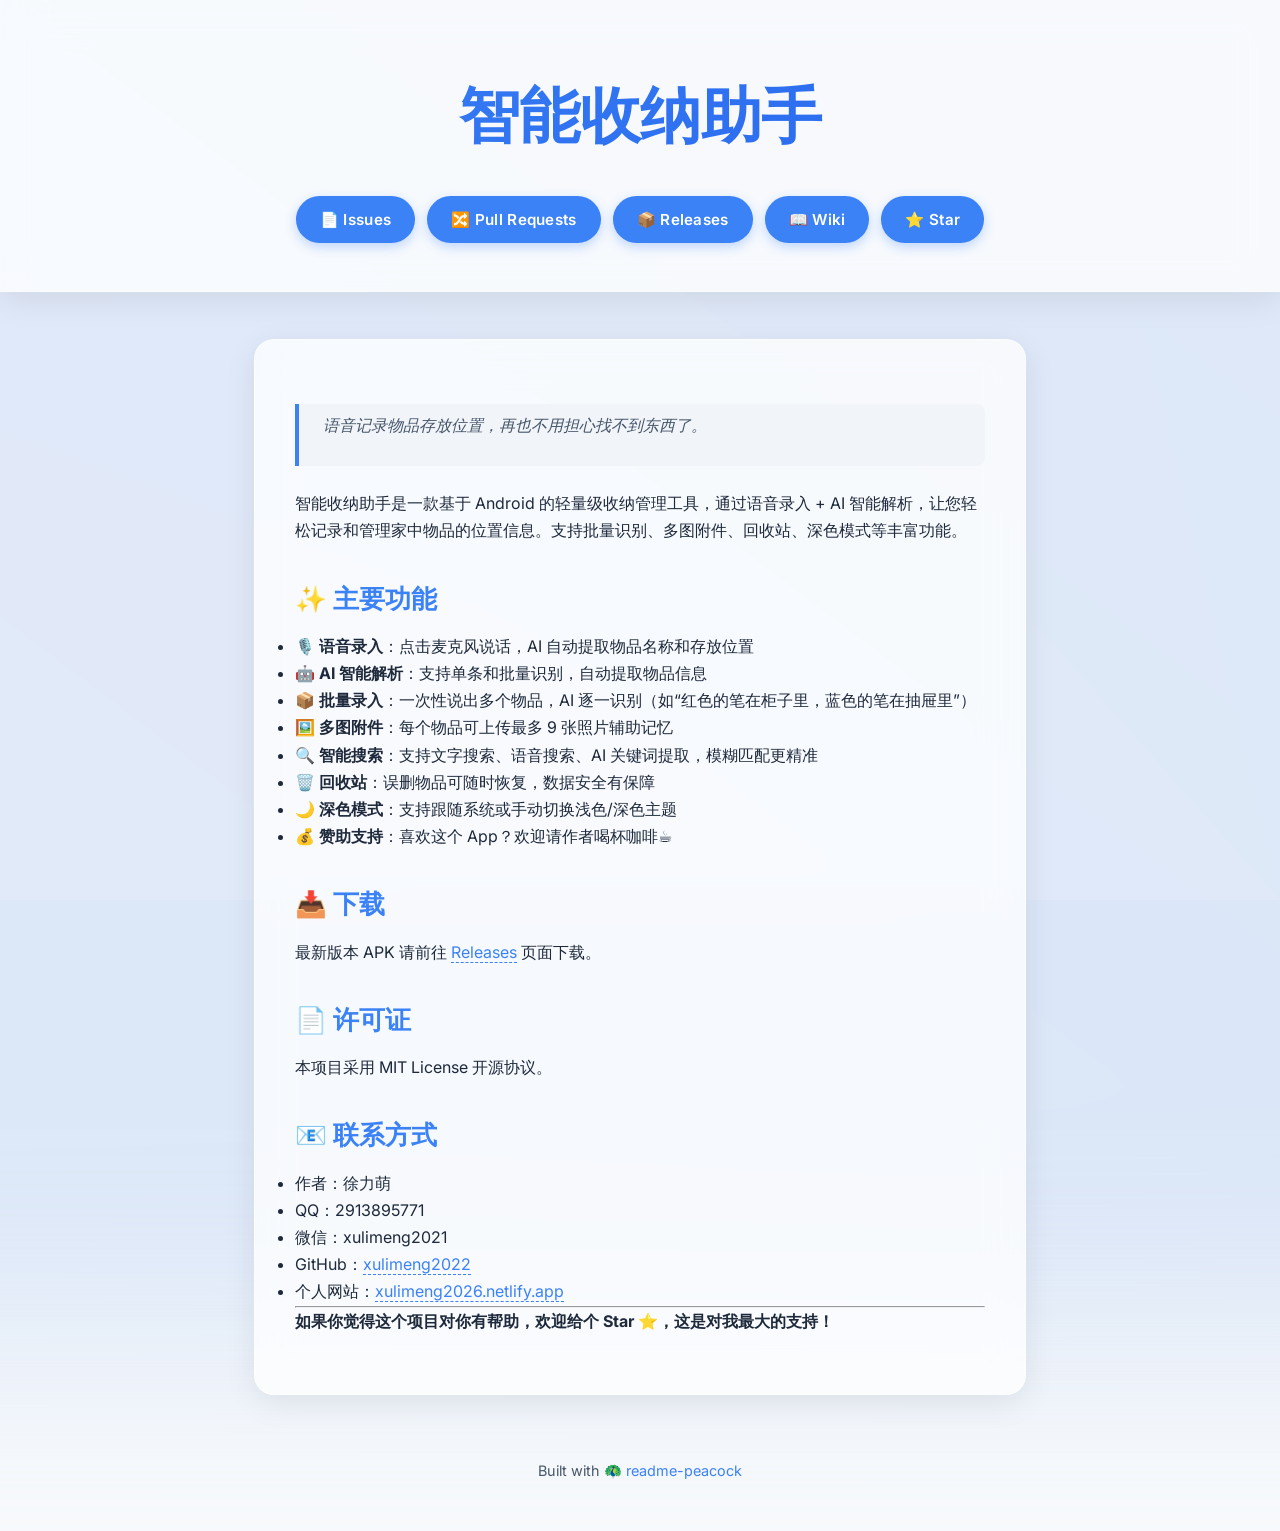
==== app/index.html @ b3807f48 "个人主页：徐力萌 · 湖南大学智能制造工程（含移动端底部Tab栏与我的APP入口）" ====
<!DOCTYPE html>
<html lang="en">
<head>
    <meta charset="UTF-8">
    <meta name="viewport" content="width=device-width, initial-scale=1.0">
    <title>智能收纳助手</title>
    <link rel="preconnect" href="https://fonts.googleapis.com">
    <link rel="preconnect" href="https://fonts.gstatic.com" crossorigin>
    <link href="https://fonts.googleapis.com/css2?family=Inter:wght@400;600;700;800&display=swap" rel="stylesheet">
    <style>
        :root {
            --bg: #f8fafc;
            --text: #1e293b;
            --text-secondary: #475569;
            --primary: #3b82f6;
            --primary-dark: #2563eb;
            --border: #e2e8f0;
            --code-bg: #f1f5f9;
            --card-bg: rgba(255, 255, 255, 0.75);
            --glass-border: rgba(255, 255, 255, 0.5);
            --shadow: 0 8px 32px rgba(0,0,0,0.08);
            --radius: 20px;
            --gradient-1: #fbc2eb;
            --gradient-2: #a6c1ee;
            --gradient-3: #c2e9fb;
        }

        @media (prefers-color-scheme: dark) {
            :root {
                --bg: #0f172a;
                --text: #e2e8f0;
                --text-secondary: #94a3b8;
                --primary: #818cf8;
                --primary-dark: #6366f1;
                --border: #334155;
                --code-bg: #1e293b;
                --card-bg: rgba(15, 23, 42, 0.75);
                --glass-border: rgba(255, 255, 255, 0.1);
                --shadow: 0 8px 32px rgba(0,0,0,0.6);
                --gradient-1: #4f46e5;
                --gradient-2: #7c3aed;
                --gradient-3: #a78bfa;
            }
        }
        </style>
    <style>
        * {
            margin: 0;
            padding: 0;
            box-sizing: border-box;
        }

        body {
            font-family: 'Inter', system-ui, -apple-system, sans-serif;
            line-height: 1.7;
            color: var(--text);
            min-height: 100vh;
            animation: fadeIn 0.8s ease-out;
            background: var(--bg);
            overflow-x: hidden;
            position: relative;
        }

        body::before {
            content: "";
            position: fixed;
            top: -50%;
            left: -50%;
            width: 200%;
            height: 200%;
            background: linear-gradient(217deg, var(--gradient-1), var(--gradient-2), var(--gradient-3));
            background-size: 600% 600%;
            animation: waveMove 20s ease infinite;
            z-index: -2;
            opacity: 0.35;
            filter: blur(100px);
        }

        body::after {
            content: "";
            position: fixed;
            top: 0;
            left: 0;
            width: 100%;
            height: 100%;
            background: conic-gradient(from 0deg, var(--gradient-2), var(--gradient-3), var(--gradient-1), var(--gradient-2));
            background-size: 200% 200%;
            animation: rotateHue 30s linear infinite;
            z-index: -1;
            opacity: 0.2;
            mix-blend-mode: overlay;
        }

        @keyframes waveMove {
            0% { background-position: 0% 50%; }
            50% { background-position: 100% 50%; }
            100% { background-position: 0% 50%; }
        }

        @keyframes rotateHue {
            0% { transform: rotate(0deg); }
            100% { transform: rotate(360deg); }
        }

        @keyframes fadeIn {
            from { opacity: 0; transform: translateY(20px); }
            to { opacity: 1; transform: translateY(0); }
        }

        .hero {
            background: var(--card-bg);
            backdrop-filter: blur(20px);
            -webkit-backdrop-filter: blur(20px);
            border-bottom: 1px solid var(--glass-border);
            padding: 4rem 1.5rem 3rem;
            text-align: center;
            margin-bottom: -1px;
            box-shadow: var(--shadow);
        }

        .hero h1 {
            font-size: 3.8rem;
            font-weight: 800;
            letter-spacing: -0.5px;
            background: linear-gradient(135deg, var(--primary), var(--primary-dark));
            -webkit-background-clip: text;
            -webkit-text-fill-color: transparent;
            background-clip: text;
            margin-bottom: 0.5rem;
        }

        .hero .badges {
            margin: 1.5rem 0 0.5rem;
        }

        .hero .badges img {
            margin: 0.25rem;
        }

        #github-stats {
            margin-top: 1.8rem;
            display: flex;
            justify-content: center;
            gap: 0.75rem;
            flex-wrap: wrap;
        }

        .gh-btn {
            background: var(--primary);
            color: white;
            padding: 0.65rem 1.5rem;
            border-radius: 2rem;
            font-weight: 600;
            text-decoration: none;
            transition: all 0.2s ease;
            box-shadow: 0 4px 12px rgba(59, 130, 246, 0.3);
            display: inline-block;
            font-size: 0.95rem;
            letter-spacing: 0.3px;
            font-family: 'Inter', sans-serif;
        }

        .gh-btn:hover {
            transform: translateY(-2px);
            box-shadow: 0 6px 20px rgba(59, 130, 246, 0.5);
            background: var(--primary-dark);
        }

        .container {
            max-width: 820px;
            margin: 0 auto;
            padding: 1rem 1.5rem 3rem;
            position: relative;
            z-index: 1;
        }

        main {
            background: var(--card-bg);
            backdrop-filter: blur(20px);
            -webkit-backdrop-filter: blur(20px);
            border: 1px solid var(--glass-border);
            border-radius: var(--radius);
            box-shadow: var(--shadow);
            padding: 2.5rem;
            margin-top: 2rem;
        }

        main h1, main h2, main h3 {
            margin-top: 2rem;
            margin-bottom: 0.8rem;
            font-weight: 700;
            color: var(--primary);
            font-family: 'Inter', sans-serif;
        }

        main h1 { font-size: 2rem; border-bottom: 2px solid var(--primary); padding-bottom: 0.4rem; }
        main h2 { font-size: 1.6rem; }
        main h3 { font-size: 1.3rem; }

        main p {
            margin-bottom: 1.2rem;
            font-family: 'Inter', sans-serif;
        }

        main a {
            color: var(--primary);
            text-decoration: none;
            border-bottom: 1px dashed var(--primary);
            transition: 0.2s;
            font-family: 'Inter', sans-serif;
        }

        main a:hover {
            border-bottom-style: solid;
            color: var(--primary-dark);
        }

        pre {
            background: var(--code-bg);
            border: 1px solid var(--border);
            border-radius: var(--radius);
            padding: 1.2rem;
            overflow-x: auto;
            margin: 1.5rem 0;
            font-size: 0.95rem;
        }

        code {
            font-family: 'Cascadia Code', 'Fira Code', monospace;
            background: var(--code-bg);
            padding: 0.2em 0.4em;
            border-radius: 6px;
            font-size: 0.9em;
        }

        pre code {
            background: transparent;
            padding: 0;
        }

        blockquote {
            border-left: 4px solid var(--primary);
            padding: 0.5rem 1.5rem;
            margin: 1.5rem 0;
            color: var(--text-secondary);
            font-style: italic;
            background: var(--code-bg);
            border-radius: 0 8px 8px 0;
        }

        img {
            max-width: 100%;
            border-radius: var(--radius);
            margin: 1.5rem 0;
            box-shadow: var(--shadow);
        }

        footer {
            text-align: center;
            margin-top: 4rem;
            color: var(--text-secondary);
            font-size: 0.9rem;
            font-family: 'Inter', sans-serif;
        }

        footer a {
            color: var(--primary);
            text-decoration: none;
        }

        @media (max-width: 600px) {
            .hero h1 { font-size: 2.5rem; }
            main { padding: 1.5rem; }
        }
    </style>
</head>
<body>
    <header class="hero">
        <h1>智能收纳助手</h1>
        
        <div id="github-stats">
            <a class="gh-btn" href="https://github.com/xulimeng2022/SmartStorageAssistant/issues" target="_blank">📄 Issues</a>
<a class="gh-btn" href="https://github.com/xulimeng2022/SmartStorageAssistant/pulls" target="_blank">🔀 Pull Requests</a>
<a class="gh-btn" href="https://github.com/xulimeng2022/SmartStorageAssistant/releases" target="_blank">📦 Releases</a>
<a class="gh-btn" href="https://github.com/xulimeng2022/SmartStorageAssistant/wiki" target="_blank">📖 Wiki</a>
<a class="gh-btn" href="https://github.com/xulimeng2022/SmartStorageAssistant" target="_blank">⭐ Star</a>
        </div>
    </header>
    <div class="container">
        <main>
            <blockquote>
<p>语音记录物品存放位置，再也不用担心找不到东西了。</p>
</blockquote>
<p>智能收纳助手是一款基于 Android 的轻量级收纳管理工具，通过语音录入 + AI 智能解析，让您轻松记录和管理家中物品的位置信息。支持批量识别、多图附件、回收站、深色模式等丰富功能。</p>
<h2>✨ 主要功能</h2>
<ul>
<li>🎙️ <strong>语音录入</strong>：点击麦克风说话，AI 自动提取物品名称和存放位置</li>
<li>🤖 <strong>AI 智能解析</strong>：支持单条和批量识别，自动提取物品信息</li>
<li>📦 <strong>批量录入</strong>：一次性说出多个物品，AI 逐一识别（如“红色的笔在柜子里，蓝色的笔在抽屉里”）</li>
<li>🖼️ <strong>多图附件</strong>：每个物品可上传最多 9 张照片辅助记忆</li>
<li>🔍 <strong>智能搜索</strong>：支持文字搜索、语音搜索、AI 关键词提取，模糊匹配更精准</li>
<li>🗑️ <strong>回收站</strong>：误删物品可随时恢复，数据安全有保障</li>
<li>🌙 <strong>深色模式</strong>：支持跟随系统或手动切换浅色/深色主题</li>
<li>💰 <strong>赞助支持</strong>：喜欢这个 App？欢迎请作者喝杯咖啡☕</li>
</ul>
<h2>📥 下载</h2>
<p>最新版本 APK 请前往 <a href="https://github.com/xulimeng2022/SmartStorageAssistant/releases">Releases</a> 页面下载。</p>
<h2>📄 许可证</h2>
<p>本项目采用 MIT License 开源协议。</p>
<h2>📧 联系方式</h2>
<ul>
<li>作者：徐力萌</li>
<li>QQ：2913895771</li>
<li>微信：xulimeng2021</li>
<li>GitHub：<a href="https://github.com/xulimeng2022">xulimeng2022</a></li>
<li>个人网站：<a href="https://xulimeng2026.netlify.app">xulimeng2026.netlify.app</a></li>
</ul>
<hr />
<p><strong>如果你觉得这个项目对你有帮助，欢迎给个 Star ⭐，这是对我最大的支持！</strong></p>
        </main>
        <footer>
            <p>Built with 🦚 <a href="https://github.com/ZvanTors/readme-peacock" target="_blank">readme-peacock</a></p>
        </footer>
    </div>
</body>
</html>
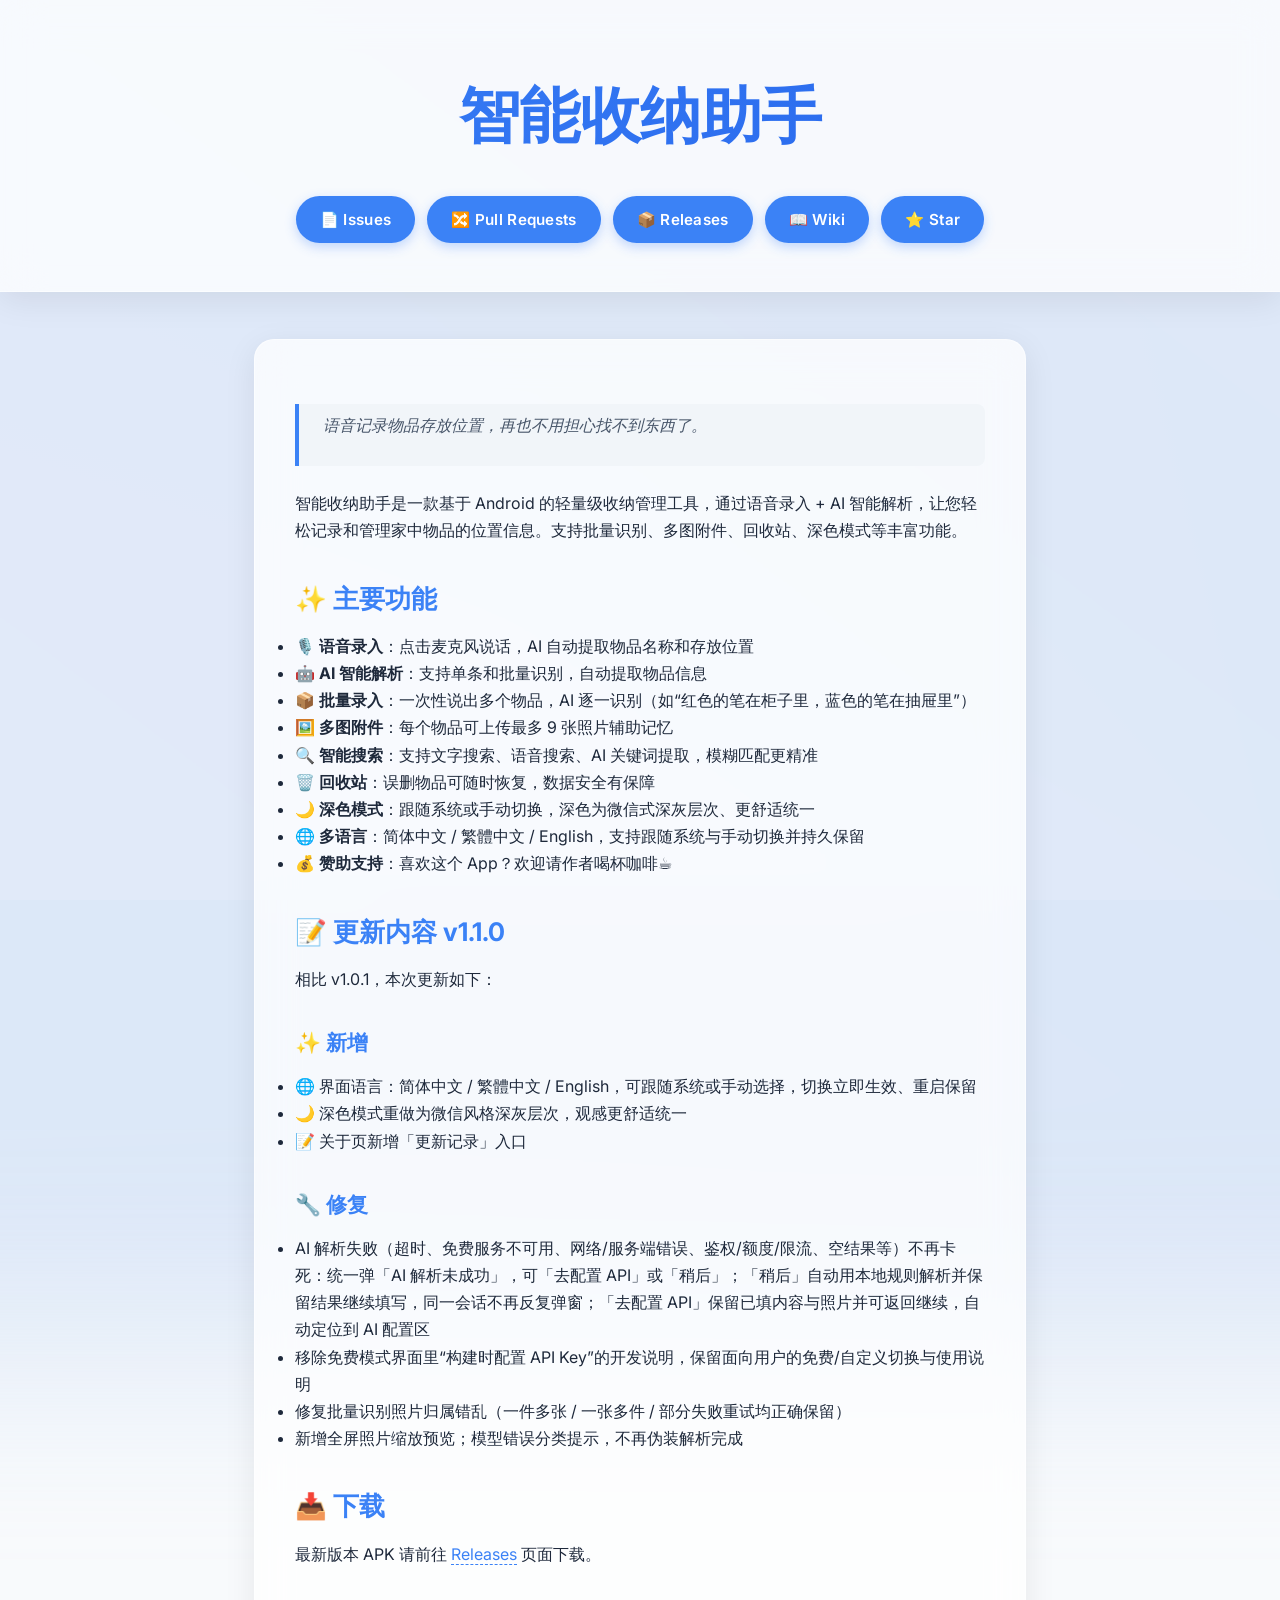
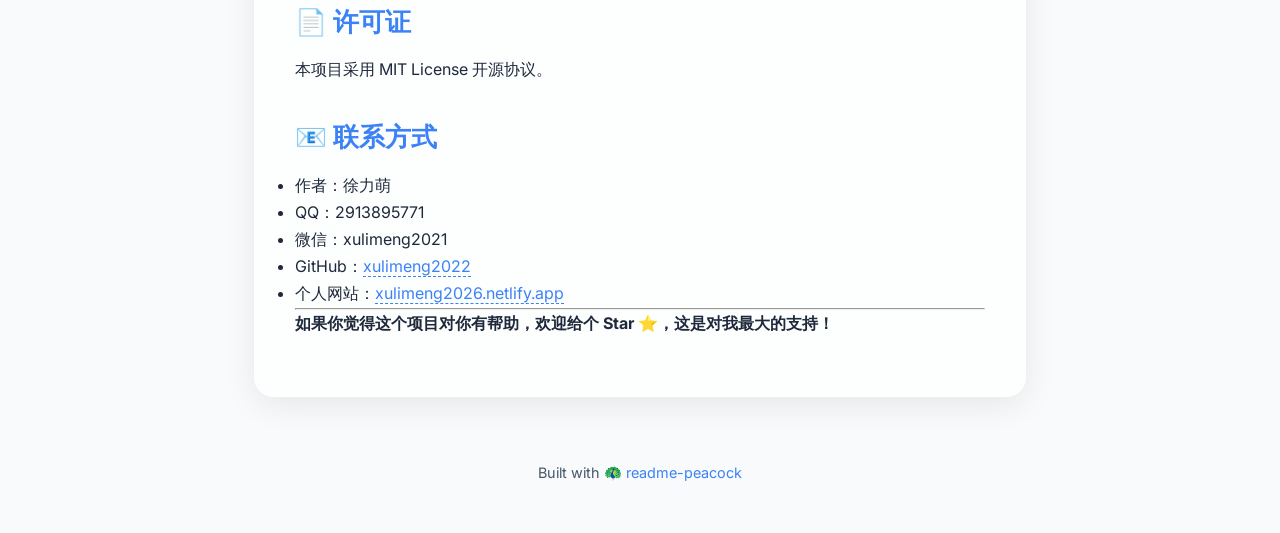
==== commit f836b000: "智能收纳助手 v1.1.0：介绍页补三语言/微信式深色/解析失败引导与更新内容（相比 v1.0.1）" ====
--- a/app/index.html
+++ b/app/index.html
@@ -300,9 +300,26 @@
 <li>🖼️ <strong>多图附件</strong>：每个物品可上传最多 9 张照片辅助记忆</li>
 <li>🔍 <strong>智能搜索</strong>：支持文字搜索、语音搜索、AI 关键词提取，模糊匹配更精准</li>
 <li>🗑️ <strong>回收站</strong>：误删物品可随时恢复，数据安全有保障</li>
-<li>🌙 <strong>深色模式</strong>：支持跟随系统或手动切换浅色/深色主题</li>
+<li>🌙 <strong>深色模式</strong>：跟随系统或手动切换，深色为微信式深灰层次、更舒适统一</li>
+<li>🌐 <strong>多语言</strong>：简体中文 / 繁體中文 / English，支持跟随系统与手动切换并持久保留</li>
 <li>💰 <strong>赞助支持</strong>：喜欢这个 App？欢迎请作者喝杯咖啡☕</li>
 </ul>
+<h2>📝 更新内容 v1.1.0</h2>
+<p>相比 v1.0.1，本次更新如下：</p>
+<h3>✨ 新增</h3>
+<ul>
+<li>🌐 界面语言：简体中文 / 繁體中文 / English，可跟随系统或手动选择，切换立即生效、重启保留</li>
+<li>🌙 深色模式重做为微信风格深灰层次，观感更舒适统一</li>
+<li>📝 关于页新增「更新记录」入口</li>
+</ul>
+<h3>🔧 修复</h3>
+<ul>
+<li>AI 解析失败（超时、免费服务不可用、网络/服务端错误、鉴权/额度/限流、空结果等）不再卡死：统一弹「AI 解析未成功」，可「去配置 API」或「稍后」；「稍后」自动用本地规则解析并保留结果继续填写，同一会话不再反复弹窗；「去配置 API」保留已填内容与照片并可返回继续，自动定位到 AI 配置区</li>
+<li>移除免费模式界面里“构建时配置 API Key”的开发说明，保留面向用户的免费/自定义切换与使用说明</li>
+<li>修复批量识别照片归属错乱（一件多张 / 一张多件 / 部分失败重试均正确保留）</li>
+<li>新增全屏照片缩放预览；模型错误分类提示，不再伪装解析完成</li>
+</ul>
+
 <h2>📥 下载</h2>
 <p>最新版本 APK 请前往 <a href="https://github.com/xulimeng2022/SmartStorageAssistant/releases">Releases</a> 页面下载。</p>
 <h2>📄 许可证</h2>
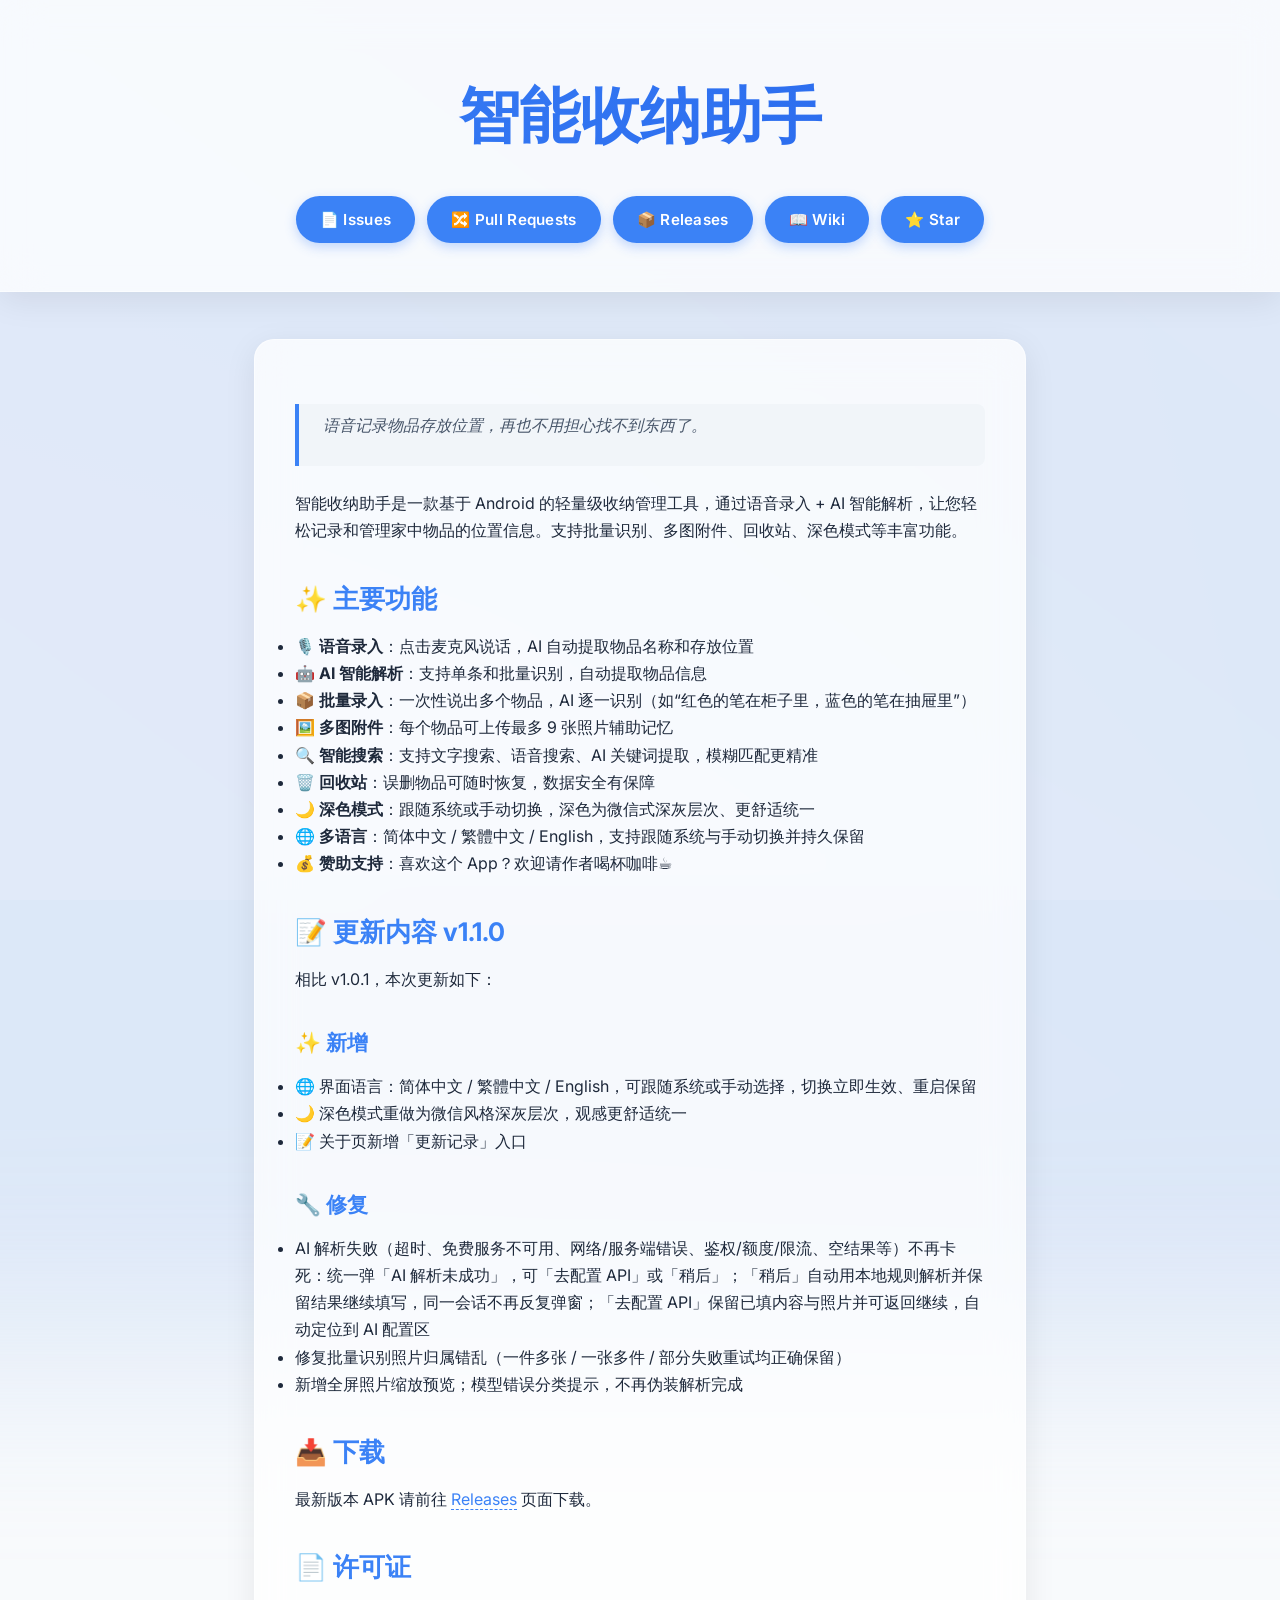
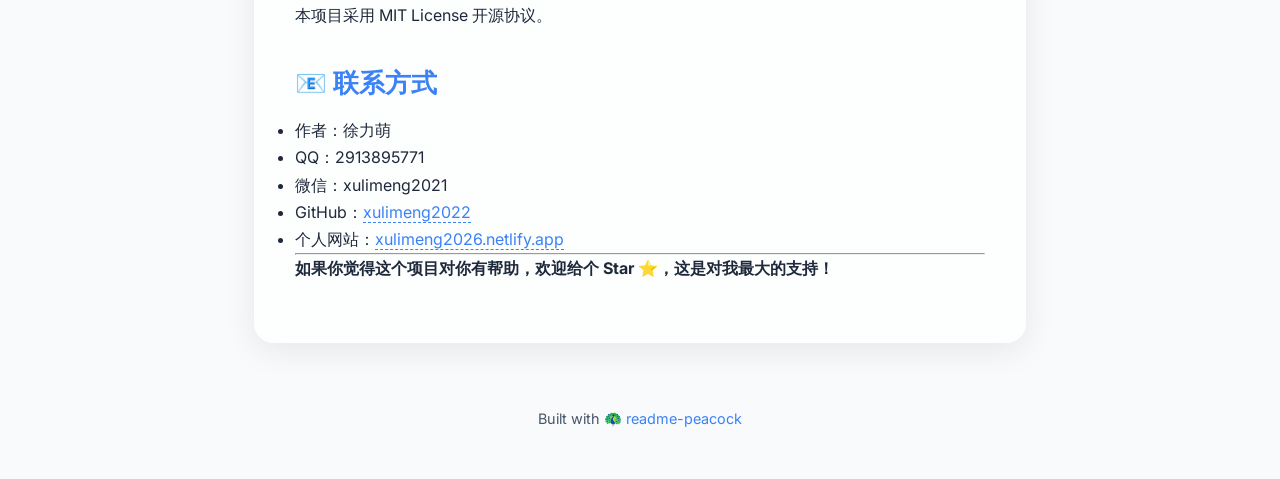
==== commit 5cd4c6aa: "智能收纳助手 v1.1.0：更新内容移除清理开发说明条目（发布文案调整）" ====
--- a/app/index.html
+++ b/app/index.html
@@ -315,7 +315,6 @@
 <h3>🔧 修复</h3>
 <ul>
 <li>AI 解析失败（超时、免费服务不可用、网络/服务端错误、鉴权/额度/限流、空结果等）不再卡死：统一弹「AI 解析未成功」，可「去配置 API」或「稍后」；「稍后」自动用本地规则解析并保留结果继续填写，同一会话不再反复弹窗；「去配置 API」保留已填内容与照片并可返回继续，自动定位到 AI 配置区</li>
-<li>移除免费模式界面里“构建时配置 API Key”的开发说明，保留面向用户的免费/自定义切换与使用说明</li>
 <li>修复批量识别照片归属错乱（一件多张 / 一张多件 / 部分失败重试均正确保留）</li>
 <li>新增全屏照片缩放预览；模型错误分类提示，不再伪装解析完成</li>
 </ul>
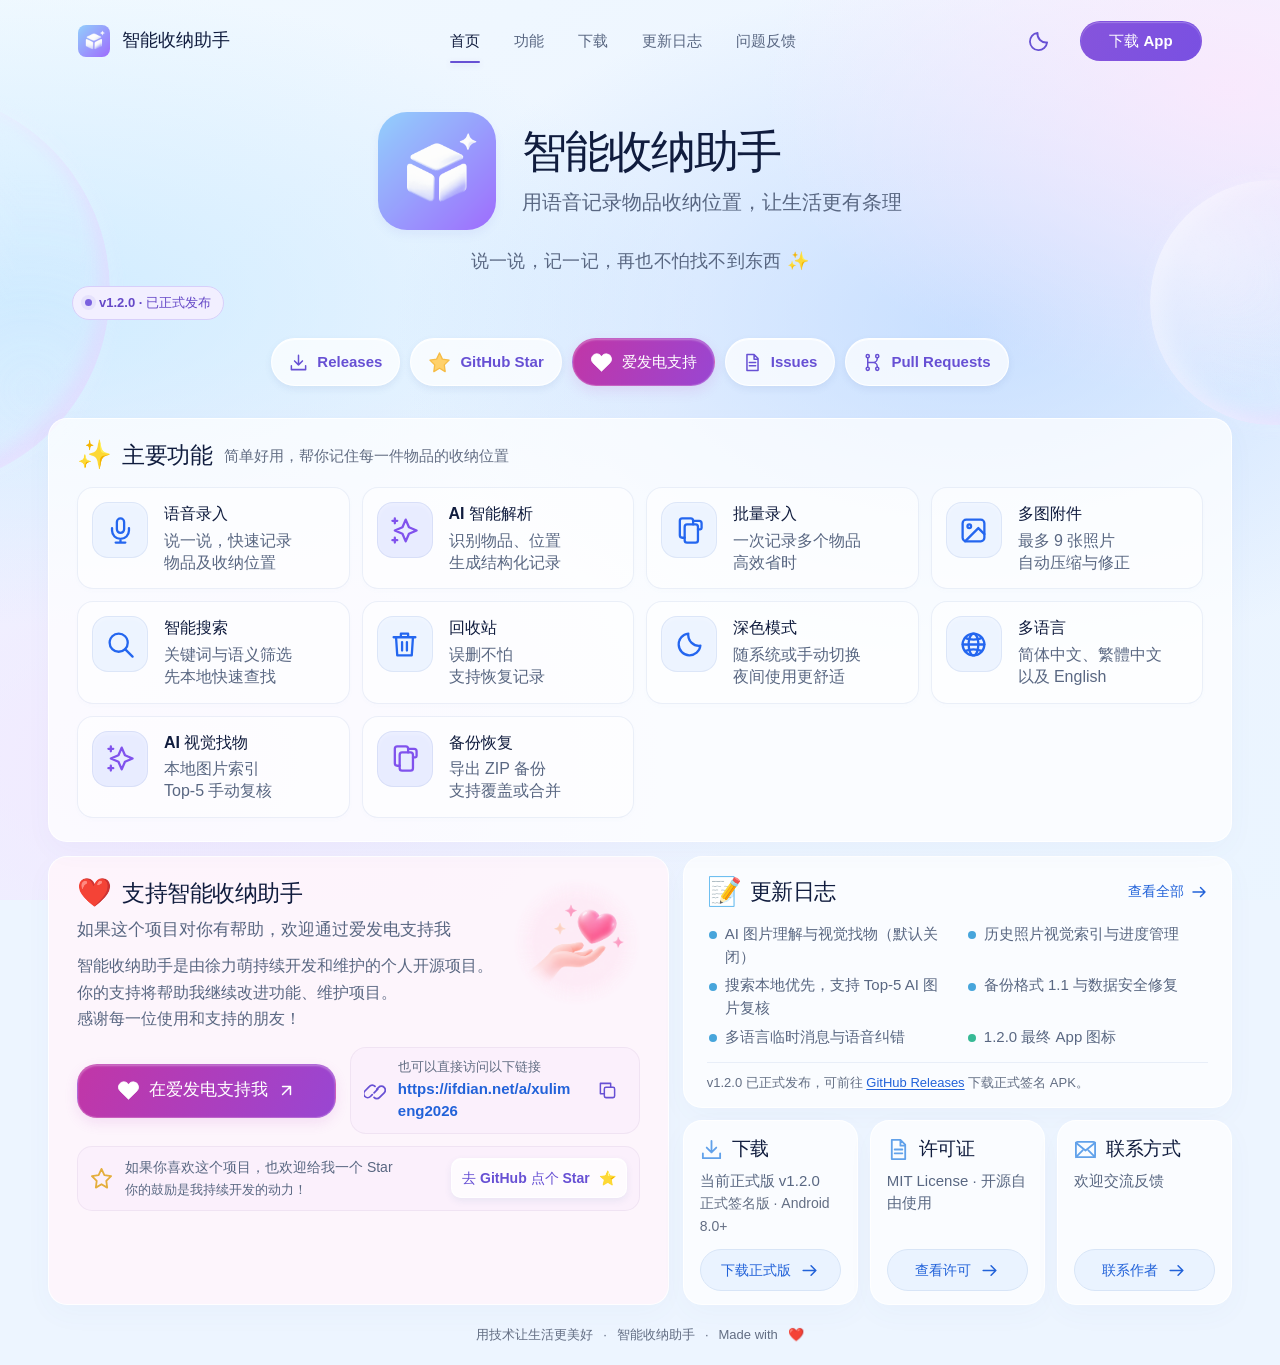
==== commit 2a6adca3: "site: 更新智能收纳助手 v1.2.0 正式发布信息" ====
--- a/app/index.html
+++ b/app/index.html
@@ -1,342 +1,169 @@
-<!DOCTYPE html>
-<html lang="en">
+<!doctype html>
+<html lang="zh-CN">
 <head>
-    <meta charset="UTF-8">
-    <meta name="viewport" content="width=device-width, initial-scale=1.0">
-    <title>智能收纳助手</title>
-    <link rel="preconnect" href="https://fonts.googleapis.com">
-    <link rel="preconnect" href="https://fonts.gstatic.com" crossorigin>
-    <link href="https://fonts.googleapis.com/css2?family=Inter:wght@400;600;700;800&display=swap" rel="stylesheet">
-    <style>
-        :root {
-            --bg: #f8fafc;
-            --text: #1e293b;
-            --text-secondary: #475569;
-            --primary: #3b82f6;
-            --primary-dark: #2563eb;
-            --border: #e2e8f0;
-            --code-bg: #f1f5f9;
-            --card-bg: rgba(255, 255, 255, 0.75);
-            --glass-border: rgba(255, 255, 255, 0.5);
-            --shadow: 0 8px 32px rgba(0,0,0,0.08);
-            --radius: 20px;
-            --gradient-1: #fbc2eb;
-            --gradient-2: #a6c1ee;
-            --gradient-3: #c2e9fb;
-        }
-
-        @media (prefers-color-scheme: dark) {
-            :root {
-                --bg: #0f172a;
-                --text: #e2e8f0;
-                --text-secondary: #94a3b8;
-                --primary: #818cf8;
-                --primary-dark: #6366f1;
-                --border: #334155;
-                --code-bg: #1e293b;
-                --card-bg: rgba(15, 23, 42, 0.75);
-                --glass-border: rgba(255, 255, 255, 0.1);
-                --shadow: 0 8px 32px rgba(0,0,0,0.6);
-                --gradient-1: #4f46e5;
-                --gradient-2: #7c3aed;
-                --gradient-3: #a78bfa;
-            }
-        }
-        </style>
-    <style>
-        * {
-            margin: 0;
-            padding: 0;
-            box-sizing: border-box;
-        }
-
-        body {
-            font-family: 'Inter', system-ui, -apple-system, sans-serif;
-            line-height: 1.7;
-            color: var(--text);
-            min-height: 100vh;
-            animation: fadeIn 0.8s ease-out;
-            background: var(--bg);
-            overflow-x: hidden;
-            position: relative;
-        }
-
-        body::before {
-            content: "";
-            position: fixed;
-            top: -50%;
-            left: -50%;
-            width: 200%;
-            height: 200%;
-            background: linear-gradient(217deg, var(--gradient-1), var(--gradient-2), var(--gradient-3));
-            background-size: 600% 600%;
-            animation: waveMove 20s ease infinite;
-            z-index: -2;
-            opacity: 0.35;
-            filter: blur(100px);
-        }
-
-        body::after {
-            content: "";
-            position: fixed;
-            top: 0;
-            left: 0;
-            width: 100%;
-            height: 100%;
-            background: conic-gradient(from 0deg, var(--gradient-2), var(--gradient-3), var(--gradient-1), var(--gradient-2));
-            background-size: 200% 200%;
-            animation: rotateHue 30s linear infinite;
-            z-index: -1;
-            opacity: 0.2;
-            mix-blend-mode: overlay;
-        }
-
-        @keyframes waveMove {
-            0% { background-position: 0% 50%; }
-            50% { background-position: 100% 50%; }
-            100% { background-position: 0% 50%; }
-        }
-
-        @keyframes rotateHue {
-            0% { transform: rotate(0deg); }
-            100% { transform: rotate(360deg); }
-        }
-
-        @keyframes fadeIn {
-            from { opacity: 0; transform: translateY(20px); }
-            to { opacity: 1; transform: translateY(0); }
-        }
-
-        .hero {
-            background: var(--card-bg);
-            backdrop-filter: blur(20px);
-            -webkit-backdrop-filter: blur(20px);
-            border-bottom: 1px solid var(--glass-border);
-            padding: 4rem 1.5rem 3rem;
-            text-align: center;
-            margin-bottom: -1px;
-            box-shadow: var(--shadow);
-        }
-
-        .hero h1 {
-            font-size: 3.8rem;
-            font-weight: 800;
-            letter-spacing: -0.5px;
-            background: linear-gradient(135deg, var(--primary), var(--primary-dark));
-            -webkit-background-clip: text;
-            -webkit-text-fill-color: transparent;
-            background-clip: text;
-            margin-bottom: 0.5rem;
-        }
-
-        .hero .badges {
-            margin: 1.5rem 0 0.5rem;
-        }
-
-        .hero .badges img {
-            margin: 0.25rem;
-        }
-
-        #github-stats {
-            margin-top: 1.8rem;
-            display: flex;
-            justify-content: center;
-            gap: 0.75rem;
-            flex-wrap: wrap;
-        }
-
-        .gh-btn {
-            background: var(--primary);
-            color: white;
-            padding: 0.65rem 1.5rem;
-            border-radius: 2rem;
-            font-weight: 600;
-            text-decoration: none;
-            transition: all 0.2s ease;
-            box-shadow: 0 4px 12px rgba(59, 130, 246, 0.3);
-            display: inline-block;
-            font-size: 0.95rem;
-            letter-spacing: 0.3px;
-            font-family: 'Inter', sans-serif;
-        }
-
-        .gh-btn:hover {
-            transform: translateY(-2px);
-            box-shadow: 0 6px 20px rgba(59, 130, 246, 0.5);
-            background: var(--primary-dark);
-        }
-
-        .container {
-            max-width: 820px;
-            margin: 0 auto;
-            padding: 1rem 1.5rem 3rem;
-            position: relative;
-            z-index: 1;
-        }
-
-        main {
-            background: var(--card-bg);
-            backdrop-filter: blur(20px);
-            -webkit-backdrop-filter: blur(20px);
-            border: 1px solid var(--glass-border);
-            border-radius: var(--radius);
-            box-shadow: var(--shadow);
-            padding: 2.5rem;
-            margin-top: 2rem;
-        }
-
-        main h1, main h2, main h3 {
-            margin-top: 2rem;
-            margin-bottom: 0.8rem;
-            font-weight: 700;
-            color: var(--primary);
-            font-family: 'Inter', sans-serif;
-        }
-
-        main h1 { font-size: 2rem; border-bottom: 2px solid var(--primary); padding-bottom: 0.4rem; }
-        main h2 { font-size: 1.6rem; }
-        main h3 { font-size: 1.3rem; }
-
-        main p {
-            margin-bottom: 1.2rem;
-            font-family: 'Inter', sans-serif;
-        }
-
-        main a {
-            color: var(--primary);
-            text-decoration: none;
-            border-bottom: 1px dashed var(--primary);
-            transition: 0.2s;
-            font-family: 'Inter', sans-serif;
-        }
-
-        main a:hover {
-            border-bottom-style: solid;
-            color: var(--primary-dark);
-        }
-
-        pre {
-            background: var(--code-bg);
-            border: 1px solid var(--border);
-            border-radius: var(--radius);
-            padding: 1.2rem;
-            overflow-x: auto;
-            margin: 1.5rem 0;
-            font-size: 0.95rem;
-        }
-
-        code {
-            font-family: 'Cascadia Code', 'Fira Code', monospace;
-            background: var(--code-bg);
-            padding: 0.2em 0.4em;
-            border-radius: 6px;
-            font-size: 0.9em;
-        }
-
-        pre code {
-            background: transparent;
-            padding: 0;
-        }
-
-        blockquote {
-            border-left: 4px solid var(--primary);
-            padding: 0.5rem 1.5rem;
-            margin: 1.5rem 0;
-            color: var(--text-secondary);
-            font-style: italic;
-            background: var(--code-bg);
-            border-radius: 0 8px 8px 0;
-        }
-
-        img {
-            max-width: 100%;
-            border-radius: var(--radius);
-            margin: 1.5rem 0;
-            box-shadow: var(--shadow);
-        }
-
-        footer {
-            text-align: center;
-            margin-top: 4rem;
-            color: var(--text-secondary);
-            font-size: 0.9rem;
-            font-family: 'Inter', sans-serif;
-        }
-
-        footer a {
-            color: var(--primary);
-            text-decoration: none;
-        }
-
-        @media (max-width: 600px) {
-            .hero h1 { font-size: 2.5rem; }
-            main { padding: 1.5rem; }
-        }
-    </style>
+  <meta charset="UTF-8">
+  <meta name="viewport" content="width=device-width, initial-scale=1">
+  <meta name="color-scheme" content="light dark">
+  <meta name="description" content="智能收纳助手，由徐力萌持续开发的个人开源项目。用语音记录物品收纳位置，让生活更有条理。欢迎在 GitHub 参与项目，或通过爱发电支持开发。">
+  <title>智能收纳助手 · 让生活更有条理</title>
+  <meta property="og:type" content="website">
+  <meta property="og:title" content="智能收纳助手">
+  <meta property="og:description" content="用语音记录物品收纳位置，通过 AI 解析、图片附件与本地优先搜索快速找到物品。">
+  <meta property="og:url" content="https://xulimeng2026.netlify.app/app/">
+  <meta property="og:image" content="https://xulimeng2026.netlify.app/app/assets/app-icon.png">
+  <meta name="theme-color" content="#7b63e8">
+  <link rel="icon" type="image/png" href="./assets/app-icon.png">
+  <link rel="apple-touch-icon" href="./assets/app-icon.png">
+  <script>
+    (() => {
+      const root = document.documentElement;
+      root.classList.add('has-js');
+      let theme;
+      try { theme = localStorage.getItem('smart-storage-theme'); } catch (_) {}
+      root.dataset.theme = theme === 'light' || theme === 'dark' ? theme : (matchMedia('(prefers-color-scheme: dark)').matches ? 'dark' : 'light');
+    })();
+  </script>
+  <link rel="stylesheet" href="./styles.css">
+  <script src="./script.js" defer></script>
 </head>
 <body>
-    <header class="hero">
-        <h1>智能收纳助手</h1>
-        
-        <div id="github-stats">
-            <a class="gh-btn" href="https://github.com/xulimeng2022/SmartStorageAssistant/issues" target="_blank">📄 Issues</a>
-<a class="gh-btn" href="https://github.com/xulimeng2022/SmartStorageAssistant/pulls" target="_blank">🔀 Pull Requests</a>
-<a class="gh-btn" href="https://github.com/xulimeng2022/SmartStorageAssistant/releases" target="_blank">📦 Releases</a>
-<a class="gh-btn" href="https://github.com/xulimeng2022/SmartStorageAssistant/wiki" target="_blank">📖 Wiki</a>
-<a class="gh-btn" href="https://github.com/xulimeng2022/SmartStorageAssistant" target="_blank">⭐ Star</a>
+  <a class="skip-link" href="#main">跳到主要内容</a>
+  <svg class="icon-definitions" xmlns="http://www.w3.org/2000/svg" aria-hidden="true">
+    <defs>
+      <symbol id="i-mic" viewBox="0 0 24 24"><rect x="9" y="2" width="6" height="12" rx="3"/><path d="M5 10v2a7 7 0 0 0 14 0v-2M12 19v3m-4 0h8"/></symbol>
+      <symbol id="i-sparkles" viewBox="0 0 24 24"><path d="m13 3 2.7 6.3L22 12l-6.3 2.7L13 21l-2.7-6.3L4 12l6.3-2.7L13 3ZM4 2v4M2 4h4M4 18v4m-2-2h4"/></symbol>
+      <symbol id="i-layers" viewBox="0 0 24 24"><rect x="8" y="7" width="11" height="15" rx="2"/><path d="M15 7V4a2 2 0 0 0-2-2H6a2 2 0 0 0-2 2v12a2 2 0 0 0 2 2h2M19 11h2a1 1 0 0 0 1-1V6a2 2 0 0 0-2-2h-5"/></symbol>
+      <symbol id="i-image" viewBox="0 0 24 24"><rect x="3" y="3" width="18" height="18" rx="3"/><circle cx="8.5" cy="8.5" r="1.5"/><path d="m21 15-5-5L5 21"/></symbol>
+      <symbol id="i-search" viewBox="0 0 24 24"><circle cx="10.5" cy="10.5" r="7.5"/><path d="m16 16 6 6"/></symbol>
+      <symbol id="i-trash" viewBox="0 0 24 24"><path d="M3 6h18M9 6V3h6v3M5 6l1 15h12l1-15M10 10v7m4-7v7"/></symbol>
+      <symbol id="i-moon" viewBox="0 0 24 24"><path d="M21 13a9 9 0 0 1-10-10A9 9 0 1 0 21 13Z"/></symbol>
+      <symbol id="i-sun" viewBox="0 0 24 24"><circle cx="12" cy="12" r="4"/><path d="M12 2v2m0 16v2M2 12h2m16 0h2M5 5l1.5 1.5m11 11L19 19M5 19l1.5-1.5m11-11L19 5"/></symbol>
+      <symbol id="i-globe" viewBox="0 0 24 24"><circle cx="12" cy="12" r="9"/><ellipse cx="12" cy="12" rx="4" ry="9"/><path d="M3 12h18M5 6.5c4 2 10 2 14 0M5 17.5c4-2 10-2 14 0"/></symbol>
+      <symbol id="i-github" viewBox="0 0 24 24"><path d="M9 19c-4 1-4-2-6-2m15 5v-3.9a3.4 3.4 0 0 0-.9-2.6c3-.3 6.1-1.5 6.1-6.7a5.2 5.2 0 0 0-1.4-3.6 4.8 4.8 0 0 0-.1-3.6S19.6.3 16.9 3a12.2 12.2 0 0 0-6.2 0C8 .3 5.9 1.6 5.9 1.6a4.8 4.8 0 0 0-.1 3.6 5.2 5.2 0 0 0-1.4 3.6c0 5.2 3.1 6.4 6.1 6.7a3.4 3.4 0 0 0-.9 2.6V22" transform="translate(-1 0) scale(.94)"/></symbol>
+      <symbol id="i-star" viewBox="0 0 24 24"><path d="m12 2 3 6.5 7 1-5 5 .9 7L12 18l-5.9 3.5.9-7-5-5 7-1L12 2Z"/></symbol>
+      <symbol id="i-heart" viewBox="0 0 24 24"><path d="M20.8 4.6a5.5 5.5 0 0 0-7.8 0l-1 1-1-1a5.5 5.5 0 0 0-7.8 7.8L12 21l8.8-8.6a5.5 5.5 0 0 0 0-7.8Z"/></symbol>
+      <symbol id="i-file" viewBox="0 0 24 24"><path d="M14 2H5v20h14V7l-5-5Zm0 0v6h5M8 12h8m-8 4h8"/></symbol>
+      <symbol id="i-branch" viewBox="0 0 24 24"><circle cx="6" cy="4" r="2"/><circle cx="6" cy="20" r="2"/><circle cx="18" cy="4" r="2"/><circle cx="18" cy="20" r="2"/><path d="M6 6v12M18 6v1a5 5 0 0 1-5 5H6m7 0a5 5 0 0 1 5 5v1"/></symbol>
+      <symbol id="i-book" viewBox="0 0 24 24"><path d="M12 5C9 2 5 2 2 3v17c3-1 7-1 10 2m0-17c3-3 7-3 10-2v17c-3-1-7-1-10 2V5Z"/></symbol>
+      <symbol id="i-link" viewBox="0 0 24 24"><path d="m10 13 4-4M8 15l-2 2a4 4 0 0 1-6-6l5-5a4 4 0 0 1 6 0m2 3 2-2a4 4 0 0 1 6 6l-5 5a4 4 0 0 1-6 0" transform="translate(1 1)"/></symbol>
+      <symbol id="i-copy" viewBox="0 0 24 24"><rect x="8" y="8" width="13" height="13" rx="2"/><path d="M16 8V3H3v13h5"/></symbol>
+      <symbol id="i-arrow" viewBox="0 0 24 24"><path d="M4 12h16m-6-6 6 6-6 6"/></symbol>
+      <symbol id="i-external" viewBox="0 0 24 24"><path d="M7 17 17 7M7 7h10v10"/></symbol>
+      <symbol id="i-download" viewBox="0 0 24 24"><path d="M12 3v12m-5-5 5 5 5-5M3 16v5h18v-5"/></symbol>
+      <symbol id="i-mail" viewBox="0 0 24 24"><rect x="2" y="4" width="20" height="16" rx="2"/><path d="m2 5 10 8L22 5M2 20l7-7m6 0 7 7"/></symbol>
+      <symbol id="i-menu" viewBox="0 0 24 24"><path d="M4 6h16M4 12h16M4 18h16"/></symbol>
+      <symbol id="i-close" viewBox="0 0 24 24"><path d="m6 6 12 12M6 18 18 6"/></symbol>
+    </defs>
+  </svg>
+
+  <div class="ambient-layer" aria-hidden="true"><div class="ambient ambient-left"></div><div class="ambient ambient-right"></div></div>
+
+  <header class="site-header page-width">
+    <a class="brand" href="#home" aria-label="智能收纳助手，回到首页">
+      <img src="./assets/app-icon.png" width="34" height="34" alt="">
+      <span>智能收纳助手</span>
+    </a>
+    <nav class="navigation" id="navigation" aria-label="主导航">
+      <a class="nav-home" href="#home" aria-current="page">首页</a>
+      <a href="#features">功能</a>
+      <a href="#download">下载</a>
+      <a href="#updates">更新日志</a>
+      <a href="https://github.com/xulimeng2022/SmartStorageAssistant/issues" target="_blank" rel="noopener noreferrer">问题反馈<span class="sr-only">（在新标签页打开）</span></a>
+    </nav>
+    <div class="header-actions">
+      <button class="icon-button theme-toggle" type="button" aria-label="切换到深色模式" aria-pressed="false" title="切换深浅色模式">
+        <svg class="icon moon-icon" aria-hidden="true"><use href="#i-moon"/></svg>
+        <svg class="icon sun-icon" aria-hidden="true"><use href="#i-sun"/></svg>
+      </button>
+      <button class="icon-button menu-toggle" type="button" aria-label="打开导航菜单" aria-expanded="false" aria-controls="navigation">
+        <svg class="icon menu-icon" aria-hidden="true"><use href="#i-menu"/></svg>
+        <svg class="icon close-icon" aria-hidden="true"><use href="#i-close"/></svg>
+      </button>
+      <a class="button button-download" href="https://github.com/xulimeng2022/SmartStorageAssistant/releases" target="_blank" rel="noopener noreferrer">下载 App<span class="sr-only">（前往 GitHub Releases）</span></a>
+    </div>
+  </header>
+
+  <main class="page-width" id="main">
+    <section class="hero" id="home" aria-labelledby="hero-title">
+      <div class="hero-copy">
+        <div class="hero-heading">
+          <img class="app-icon" src="./assets/app-icon.png" width="120" height="120" alt="智能收纳助手应用图标">
+          <div>
+            <h1 id="hero-title">智能收纳助手</h1>
+            <p class="hero-description">用语音记录物品收纳位置，<br class="mobile-break">让生活更有条理</p>
+          </div>
         </div>
-    </header>
-    <div class="container">
-        <main>
-            <blockquote>
-<p>语音记录物品存放位置，再也不用担心找不到东西了。</p>
-</blockquote>
-<p>智能收纳助手是一款基于 Android 的轻量级收纳管理工具，通过语音录入 + AI 智能解析，让您轻松记录和管理家中物品的位置信息。支持批量识别、多图附件、回收站、深色模式等丰富功能。</p>
-<h2>✨ 主要功能</h2>
-<ul>
-<li>🎙️ <strong>语音录入</strong>：点击麦克风说话，AI 自动提取物品名称和存放位置</li>
-<li>🤖 <strong>AI 智能解析</strong>：支持单条和批量识别，自动提取物品信息</li>
-<li>📦 <strong>批量录入</strong>：一次性说出多个物品，AI 逐一识别（如“红色的笔在柜子里，蓝色的笔在抽屉里”）</li>
-<li>🖼️ <strong>多图附件</strong>：每个物品可上传最多 9 张照片辅助记忆</li>
-<li>🔍 <strong>智能搜索</strong>：支持文字搜索、语音搜索、AI 关键词提取，模糊匹配更精准</li>
-<li>🗑️ <strong>回收站</strong>：误删物品可随时恢复，数据安全有保障</li>
-<li>🌙 <strong>深色模式</strong>：跟随系统或手动切换，深色为微信式深灰层次、更舒适统一</li>
-<li>🌐 <strong>多语言</strong>：简体中文 / 繁體中文 / English，支持跟随系统与手动切换并持久保留</li>
-<li>💰 <strong>赞助支持</strong>：喜欢这个 App？欢迎请作者喝杯咖啡☕</li>
-</ul>
-<h2>📝 更新内容 v1.1.0</h2>
-<p>相比 v1.0.1，本次更新如下：</p>
-<h3>✨ 新增</h3>
-<ul>
-<li>🌐 界面语言：简体中文 / 繁體中文 / English，可跟随系统或手动选择，切换立即生效、重启保留</li>
-<li>🌙 深色模式重做为微信风格深灰层次，观感更舒适统一</li>
-<li>📝 关于页新增「更新记录」入口</li>
-</ul>
-<h3>🔧 修复</h3>
-<ul>
-<li>AI 解析失败（超时、免费服务不可用、网络/服务端错误、鉴权/额度/限流、空结果等）不再卡死：统一弹「AI 解析未成功」，可「去配置 API」或「稍后」；「稍后」自动用本地规则解析并保留结果继续填写，同一会话不再反复弹窗；「去配置 API」保留已填内容与照片并可返回继续，自动定位到 AI 配置区</li>
-<li>修复批量识别照片归属错乱（一件多张 / 一张多件 / 部分失败重试均正确保留）</li>
-<li>新增全屏照片缩放预览；模型错误分类提示，不再伪装解析完成</li>
-</ul>
+        <p class="hero-tagline">说一说，记一记，再也不怕找不到东西 <span aria-hidden="true">✨</span></p>
+        <p class="release-status"><span class="release-status-dot" aria-hidden="true"></span>v1.2.0 · 已正式发布</p>
+        <div class="project-actions" aria-label="项目链接">
+          <div class="primary-actions">
+            <a class="button button-glass releases-link" href="https://github.com/xulimeng2022/SmartStorageAssistant/releases" target="_blank" rel="noopener noreferrer"><svg class="icon" aria-hidden="true"><use href="#i-download"/></svg>Releases</a>
+            <a class="button button-glass" href="https://github.com/xulimeng2022/SmartStorageAssistant" target="_blank" rel="noopener noreferrer"><svg class="icon star-icon" aria-hidden="true"><use href="#i-star"/></svg>GitHub Star</a>
+            <a class="button button-support" href="https://ifdian.net/a/xulimeng2026" target="_blank" rel="noopener noreferrer"><svg class="icon heart-icon" aria-hidden="true"><use href="#i-heart"/></svg>爱发电支持</a>
+          </div>
+          <div class="secondary-actions">
+            <a class="button button-glass" href="https://github.com/xulimeng2022/SmartStorageAssistant/issues" target="_blank" rel="noopener noreferrer"><svg class="icon" aria-hidden="true"><use href="#i-file"/></svg>Issues</a>
+            <a class="button button-glass" href="https://github.com/xulimeng2022/SmartStorageAssistant/pulls" target="_blank" rel="noopener noreferrer"><svg class="icon" aria-hidden="true"><use href="#i-branch"/></svg>Pull Requests</a>
 
-<h2>📥 下载</h2>
-<p>最新版本 APK 请前往 <a href="https://github.com/xulimeng2022/SmartStorageAssistant/releases">Releases</a> 页面下载。</p>
-<h2>📄 许可证</h2>
-<p>本项目采用 MIT License 开源协议。</p>
-<h2>📧 联系方式</h2>
-<ul>
-<li>作者：徐力萌</li>
-<li>QQ：2913895771</li>
-<li>微信：xulimeng2021</li>
-<li>GitHub：<a href="https://github.com/xulimeng2022">xulimeng2022</a></li>
-<li>个人网站：<a href="https://xulimeng2026.netlify.app">xulimeng2026.netlify.app</a></li>
-</ul>
-<hr />
-<p><strong>如果你觉得这个项目对你有帮助，欢迎给个 Star ⭐，这是对我最大的支持！</strong></p>
-        </main>
-        <footer>
-            <p>Built with 🦚 <a href="https://github.com/ZvanTors/readme-peacock" target="_blank">readme-peacock</a></p>
-        </footer>
+          </div>
+        </div>
+      </div>
+    </section>
+
+    <section class="panel features-panel" id="features" aria-labelledby="features-title">
+      <div class="section-heading">
+        <h2 id="features-title"><span class="heading-emoji" aria-hidden="true">✨</span>主要功能</h2>
+        <p class="section-description">简单好用，帮你记住每一件物品的收纳位置</p>
+        <button class="text-button features-toggle" type="button" aria-expanded="false" aria-controls="feature-grid"><span>查看全部</span><svg class="icon" aria-hidden="true"><use href="#i-arrow"/></svg></button>
+      </div>
+      <div class="feature-grid" id="feature-grid">
+        <article class="feature-card" data-feature="voice"><span class="feature-icon"><svg class="icon" aria-hidden="true"><use href="#i-mic"/></svg></span><div><h3>语音录入</h3><p>说一说，快速记录<br>物品及收纳位置</p></div></article>
+        <article class="feature-card" data-feature="ai"><span class="feature-icon violet"><svg class="icon" aria-hidden="true"><use href="#i-sparkles"/></svg></span><div><h3>AI 智能解析</h3><p>识别物品、位置<br>生成结构化记录</p></div></article>
+        <article class="feature-card extra-feature" data-feature="batch"><span class="feature-icon"><svg class="icon" aria-hidden="true"><use href="#i-layers"/></svg></span><div><h3>批量录入</h3><p>一次记录多个物品<br>高效省时</p></div></article>
+        <article class="feature-card extra-feature" data-feature="photos"><span class="feature-icon"><svg class="icon" aria-hidden="true"><use href="#i-image"/></svg></span><div><h3>多图附件</h3><p>最多 9 张照片<br>自动压缩与修正</p></div></article>
+        <article class="feature-card" data-feature="search"><span class="feature-icon"><svg class="icon" aria-hidden="true"><use href="#i-search"/></svg></span><div><h3>智能搜索</h3><p>关键词与语义筛选<br>先本地快速查找</p></div></article>
+        <article class="feature-card" data-feature="trash"><span class="feature-icon"><svg class="icon" aria-hidden="true"><use href="#i-trash"/></svg></span><div><h3>回收站</h3><p>误删不怕<br>支持恢复记录</p></div></article>
+        <article class="feature-card extra-feature" data-feature="dark"><span class="feature-icon"><svg class="icon" aria-hidden="true"><use href="#i-moon"/></svg></span><div><h3>深色模式</h3><p>随系统或手动切换<br>夜间使用更舒适</p></div></article>
+        <article class="feature-card extra-feature" data-feature="languages"><span class="feature-icon"><svg class="icon" aria-hidden="true"><use href="#i-globe"/></svg></span><div><h3>多语言</h3><p>简体中文、繁體中文<br>以及 English</p></div></article>
+        <article class="feature-card extra-feature" data-feature="vision"><span class="feature-icon violet"><svg class="icon" aria-hidden="true"><use href="#i-sparkles"/></svg></span><div><h3>AI 视觉找物</h3><p>本地图片索引<br>Top-5 手动复核</p></div></article>
+        <article class="feature-card extra-feature" data-feature="backup"><span class="feature-icon violet"><svg class="icon" aria-hidden="true"><use href="#i-layers"/></svg></span><div><h3>备份恢复</h3><p>导出 ZIP 备份<br>支持覆盖或合并</p></div></article>
+      </div>
+    </section>
+
+    <div class="lower-grid">
+      <section class="panel support-panel" id="support" aria-labelledby="support-title">
+        <div class="support-intro">
+          <div class="support-art" aria-hidden="true"><img src="./assets/support-heart.png" width="1254" height="1254" alt="" loading="lazy" decoding="async"></div>
+          <h2 id="support-title"><span class="heading-emoji" aria-hidden="true">❤️</span>支持智能收纳助手</h2>
+          <p class="support-lead">如果这个项目对你有帮助，欢迎通过爱发电支持我</p>
+          <p class="support-description">智能收纳助手是由徐力萌持续开发和维护的个人开源项目。<br>你的支持将帮助我继续改进功能、维护项目。<br>感谢每一位使用和支持的朋友！</p>
+        </div>
+        <div class="support-actions">
+          <a class="button button-support support-main" href="https://ifdian.net/a/xulimeng2026" target="_blank" rel="noopener noreferrer"><svg class="icon heart-icon" aria-hidden="true"><use href="#i-heart"/></svg>在爱发电支持我<svg class="icon small" aria-hidden="true"><use href="#i-external"/></svg></a>
+          <div class="support-url-box">
+            <svg class="icon link-icon" aria-hidden="true"><use href="#i-link"/></svg>
+            <div class="support-url-content"><span class="url-caption">也可以直接访问以下链接</span><a class="support-url" href="https://ifdian.net/a/xulimeng2026" target="_blank" rel="noopener noreferrer">https://ifdian.net/a/xulimeng2026</a></div>
+            <button class="icon-button copy-button" type="button" aria-label="复制爱发电主页链接" title="复制链接"><svg class="icon small" aria-hidden="true"><use href="#i-copy"/></svg></button>
+          </div>
+        </div>
+        <div class="star-note"><svg class="icon star-outline" aria-hidden="true"><use href="#i-star"/></svg><p>如果你喜欢这个项目，也欢迎给我一个 Star<br><span>你的鼓励是我持续开发的动力！</span></p><a class="button button-glass button-small" href="https://github.com/xulimeng2022/SmartStorageAssistant" target="_blank" rel="noopener noreferrer"><span class="star-label-wide">去 GitHub 点个 Star</span><span class="star-label-mobile">也欢迎在 GitHub 点个 Star</span><span aria-hidden="true">⭐</span></a></div>
+      </section>
+
+      <div class="project-info">
+        <section class="panel updates-panel" id="updates" aria-labelledby="updates-title">
+          <div class="section-heading"><h2 id="updates-title"><span class="heading-emoji" aria-hidden="true">📝</span>更新日志</h2><a class="text-button" href="https://github.com/xulimeng2022/SmartStorageAssistant/releases" target="_blank" rel="noopener noreferrer">查看全部<svg class="icon" aria-hidden="true"><use href="#i-arrow"/></svg></a></div>
+          <ul class="update-list"><li>AI 图片理解与视觉找物（默认关闭）</li><li>历史照片视觉索引与进度管理</li><li>搜索本地优先，支持 Top-5 AI 图片复核</li><li>备份格式 1.1 与数据安全修复</li><li>多语言临时消息与语音纠错</li><li>1.2.0 最终 App 图标</li></ul>
+          <p class="release-note">v1.2.0 已正式发布，可前往 <a href="https://github.com/xulimeng2022/SmartStorageAssistant/releases/tag/v1.2.0" target="_blank" rel="noopener noreferrer">GitHub Releases</a> 下载正式签名 APK。</p>
+        </section>
+        <div class="quick-links">
+          <section class="panel quick-card" id="download" aria-labelledby="download-title"><h2 id="download-title"><svg class="icon" aria-hidden="true"><use href="#i-download"/></svg>下载</h2><p>当前正式版 v1.2.0<br><span class="release-state">正式签名版 · Android 8.0+</span></p><a class="button button-soft" href="https://github.com/xulimeng2022/SmartStorageAssistant/releases/tag/v1.2.0" target="_blank" rel="noopener noreferrer">下载正式版<svg class="icon small" aria-hidden="true"><use href="#i-arrow"/></svg></a></section>
+          <section class="panel quick-card" aria-labelledby="license-title"><h2 id="license-title"><svg class="icon" aria-hidden="true"><use href="#i-file"/></svg>许可证</h2><p>MIT License · 开源自由使用</p><a class="button button-soft" href="https://github.com/xulimeng2022/SmartStorageAssistant/blob/main/LICENSE" target="_blank" rel="noopener noreferrer">查看许可<svg class="icon small" aria-hidden="true"><use href="#i-arrow"/></svg></a></section>
+          <section class="panel quick-card" aria-labelledby="contact-title"><h2 id="contact-title"><svg class="icon" aria-hidden="true"><use href="#i-mail"/></svg>联系方式</h2><p>欢迎交流反馈</p><a class="button button-soft" href="https://xulimeng2026.netlify.app/" target="_blank" rel="noopener noreferrer">联系作者<svg class="icon small" aria-hidden="true"><use href="#i-arrow"/></svg></a></section>
+        </div>
+      </div>
     </div>
+  </main>
+  <footer class="site-footer page-width">用技术让生活更美好 <span aria-hidden="true">·</span> 智能收纳助手 <span aria-hidden="true">·</span> Made with <span aria-hidden="true">❤️</span><span class="sr-only">用心制作</span></footer>
+  <div class="toast" id="toast" role="status" aria-live="polite" aria-atomic="true"></div>
 </body>
-</html>+</html>
--- a/app/styles.css
+++ b/app/styles.css
@@ -0,0 +1,389 @@
+/* 智能收纳助手：桌面端与移动端自适应，不依赖框架或远程字体。 */
+:root {
+  color-scheme: light;
+  --text: #101c3e;
+  --muted: #596782;
+  --subtle: #626d83;
+  --blue: #2262d9;
+  --purple: #6750d4;
+  --page: #edf5ff;
+  --panel: rgba(255, 255, 255, .72);
+  --panel-border: rgba(255, 255, 255, .9);
+  --card: rgba(255, 255, 255, .53);
+  --card-border: rgba(102, 129, 192, .12);
+  --icon-bg: #edf4ff;
+  --soft-button: #eaf3ff;
+  --soft-border: #d8e5f7;
+  --support-bg: rgba(255, 245, 252, .88);
+  --support-inner: rgba(243, 228, 249, .26);
+  --support-line: rgba(179, 143, 190, .14);
+  --header-menu: #f6f8ff;
+  --shadow: 0 9px 28px rgba(83, 111, 180, .035);
+  --button-shadow: 0 3px 7px rgba(82, 104, 165, .1), inset 0 1px 0 rgba(255, 255, 255, .85);
+  --button-gradient: linear-gradient(115deg, #c136a7, #9946d2);
+  --radius: 19px;
+  font-family: -apple-system, BlinkMacSystemFont, "Segoe UI", "PingFang SC", "Hiragino Sans GB", "Microsoft YaHei", "Noto Sans CJK SC", sans-serif;
+  font-synthesis: none;
+  scroll-behavior: smooth;
+  scroll-padding-top: 24px;
+}
+
+:root[data-theme="dark"] {
+  color-scheme: dark;
+  --text: #edf0ff;
+  --muted: #b2bed7;
+  --subtle: #a2aec9;
+  --blue: #96baff;
+  --purple: #bba9ff;
+  --page: #111728;
+  --panel: rgba(28, 38, 62, .91);
+  --panel-border: rgba(159, 182, 235, .13);
+  --card: rgba(43, 55, 85, .62);
+  --card-border: rgba(152, 178, 230, .14);
+  --icon-bg: #2c3c61;
+  --soft-button: #2b3e60;
+  --soft-border: #3d5378;
+  --support-bg: rgba(50, 33, 59, .94);
+  --support-inner: rgba(134, 97, 155, .13);
+  --support-line: rgba(210, 175, 232, .13);
+  --header-menu: #1f2a44;
+  --shadow: 0 9px 24px rgba(0, 0, 0, .07);
+  --button-shadow: 0 3px 7px rgba(0, 0, 0, .16), inset 0 1px 0 rgba(255, 255, 255, .08);
+  --button-gradient: linear-gradient(115deg, #a83093, #7940bb);
+}
+
+*, *::before, *::after { box-sizing: border-box; }
+body {
+  position: relative;
+  min-width: 280px;
+  min-height: 100vh;
+  margin: 0;
+  color: var(--text);
+  background-color: var(--page);
+  background-image:
+    radial-gradient(ellipse at 96% 10%, #ffe6fcbb 0, transparent 27%),
+    radial-gradient(ellipse at 76% 36%, #a7ccff88 0, transparent 42%),
+    radial-gradient(ellipse at 2% 34%, #b8e3ff91 0, transparent 38%),
+    radial-gradient(ellipse at 13% 85%, #f4e0ff95 0, transparent 38%),
+    linear-gradient(145deg, #f3fcff91, #edf2ff40 50%, #e4f4ff40);
+  background-attachment: fixed;
+  font-size: 1rem;
+  line-height: 1.55;
+  isolation: isolate;
+}
+[data-theme="dark"] body {
+  background-image: radial-gradient(ellipse at 96% 10%, #5a305d44, transparent 34%), radial-gradient(ellipse at 76% 36%, #2b427d66, transparent 55%), radial-gradient(ellipse at 10% 80%, #40234b66, transparent 42%);
+}
+a { color: inherit; text-decoration: none; }
+button { font: inherit; color: inherit; cursor: pointer; }
+button, a { -webkit-tap-highlight-color: transparent; }
+button { border: 0; }
+button:disabled { cursor: wait; }
+img { display: block; max-width: 100%; }
+h1, h2, h3, p { margin: 0; }
+button:focus-visible, a:focus-visible { outline: 3px solid var(--blue); outline-offset: 4px; }
+::selection { background: #b9c9ff; color: #172043; }
+.sr-only, .skip-link:not(:focus) { position: absolute; width: 1px; height: 1px; padding: 0; margin: -1px; overflow: hidden; clip-path: inset(50%); white-space: nowrap; border: 0; }
+.skip-link:focus { position: fixed; inset: 12px auto auto 12px; z-index: 50; padding: 12px 20px; border-radius: 10px; background: var(--header-menu); }
+.icon-definitions { position: absolute; width: 0; height: 0; overflow: hidden; }
+.icon { display: inline-block; width: 23px; height: 23px; flex: 0 0 auto; fill: none; stroke: currentColor; stroke-width: 1.9; stroke-linecap: round; stroke-linejoin: round; vertical-align: middle; }
+.icon.small { width: 19px; height: 19px; }
+.page-width { width: calc(100% - 96px); max-width: 1400px; margin-inline: auto; }
+.ambient-layer { position: fixed; inset: 0; z-index: -1; overflow: hidden; pointer-events: none; }
+.ambient { position: absolute; border-radius: 50%; opacity: .64; box-shadow: inset 14px 0 19px #fff9, inset -10px -9px 16px #e9c6ff9c, 0 0 25px #f3f5ff55; background: radial-gradient(circle at 20% 30%, #fff8, transparent 55%), radial-gradient(circle at 80% 75%, #d4e8ff55, transparent 50%); }
+.ambient-left { width: 400px; height: 400px; top: 90px; left: -290px; }
+.ambient-right { width: 245px; height: 245px; top: 180px; right: -115px; }
+[data-theme="dark"] .ambient { opacity: .08; }
+
+/* Header */
+.site-header { position: relative; z-index: 5; display: flex; flex-wrap: wrap; align-items: center; justify-content: space-between; gap: 24px; min-height: 82px; padding-inline: 30px; }
+.brand { display: flex; align-items: center; gap: 12px; font-size: 1.125rem; font-weight: 750; white-space: nowrap; }
+.brand img { width: 32px; height: 32px; border-radius: 8px; }
+.navigation { display: flex; flex-wrap: wrap; align-items: center; justify-content: center; gap: 34px; }
+.navigation a { position: relative; padding-block: 18px; color: var(--muted); font-size: .9375rem; font-weight: 600; white-space: nowrap; }
+.navigation a:hover, .navigation a[aria-current] { color: var(--text); }
+.navigation a[aria-current]::after { content: ""; position: absolute; height: 2px; bottom: 8px; left: 0; right: 0; border-radius: 2px; background: var(--purple); box-shadow: 0 2px 6px #735abc30; }
+.header-actions { display: flex; align-items: center; gap: 20px; }
+.icon-button { display: inline-flex; align-items: center; justify-content: center; width: 44px; height: 44px; flex: 0 0 auto; border-radius: 50%; background: transparent; color: var(--purple); }
+.icon-button:hover { background: var(--icon-bg); }
+.menu-toggle, .sun-icon, .close-icon { display: none; }
+.theme-toggle { display: none; }
+.has-js .theme-toggle { display: inline-flex; }
+[data-theme="dark"] .moon-icon { display: none; }
+[data-theme="dark"] .sun-icon { display: inline-block; }
+.button { display: inline-flex; align-items: center; justify-content: center; gap: 9px; min-height: 48px; padding: 10px 18px; border: 1px solid transparent; border-radius: 999px; font-size: .9375rem; font-weight: 600; line-height: 1.35; text-align: center; transition: transform .18s ease, box-shadow .18s ease, background-color .18s ease; }
+.button:hover { transform: translateY(-2px); box-shadow: 0 6px 14px #725fc028; }
+.button:active { transform: translateY(0); }
+.button-download { min-height: 40px; min-width: 122px; padding-block: 9px; color: #fff; background: linear-gradient(115deg, #8654dc, #7950e2); box-shadow: inset 0 1px 1px #ffffff40; }
+.button-glass { background: var(--panel); border-color: var(--panel-border); color: var(--purple); box-shadow: var(--button-shadow); }
+.button-glass .icon:not(.star-icon) { width: 19px; height: 19px; }
+.button-support { color: #fff; background: var(--button-gradient); border-color: #fff3; box-shadow: inset 0 1px 2px #fff5, 0 5px 13px #bf4dbc24; }
+.heart-icon { fill: currentColor; stroke-width: 1; }
+.star-icon { color: #f6bc45; fill: #ffd16b; stroke-width: 1.4; }
+.button-soft { min-height: 42px; padding: 8px 15px; border-color: var(--soft-border); background: var(--soft-button); color: var(--blue); }
+.text-button { display: inline-flex; align-items: center; justify-content: center; gap: 6px; padding: 7px 0 7px 8px; min-height: 36px; background: transparent; color: var(--blue); font-size: .875rem; font-weight: 600; white-space: nowrap; }
+.text-button .icon { width: 18px; height: 18px; }
+.text-button:hover { text-decoration: underline; text-underline-offset: 4px; }
+
+/* Hero */
+.hero { padding: 30px 24px 32px; }
+.hero-copy { width: 100%; }
+.hero-heading { display: flex; align-items: center; justify-content: center; gap: 26px; }
+.hero-heading > div { min-width: 0; }
+.app-icon { width: 118px; height: 118px; flex: 0 0 auto; border-radius: 29px; box-shadow: 0 5px 10px #797de218; }
+h1 { font-size: clamp(2.25rem, 3.5vw, 3.2rem); letter-spacing: -.045em; line-height: 1.23; font-weight: 800; }
+.hero-description { margin-top: 8px; color: var(--muted); font-size: clamp(1.1rem, 1.6vw, 1.6rem); line-height: 1.5; }
+.mobile-break { display: none; }
+.hero-tagline { margin: 18px 0 10px; color: var(--muted); font-size: 1.125rem; letter-spacing: .015em; text-align: center; }
+.release-status { display: inline-flex; align-items: center; justify-content: center; gap: 7px; margin: 0 auto 18px; padding: 6px 12px; border: 1px solid #d7cffa; border-radius: 999px; color: #6548c7; background: #f2efff; font-size: .8125rem; font-weight: 650; }
+.release-status-dot { width: 7px; height: 7px; border-radius: 50%; background: #7a61df; box-shadow: 0 0 0 4px #7a61df18; }
+[data-theme="dark"] .release-status { color: #d8ceff; background: #342b56; border-color: #584a8b; }
+[data-theme="dark"] .release-status-dot { background: #a48dff; box-shadow: 0 0 0 4px #a48dff20; }
+.release-state { color: var(--subtle); font-size: .875rem; }
+.project-actions, .primary-actions, .secondary-actions { display: flex; flex-wrap: wrap; justify-content: center; gap: 10px; }
+.project-actions { width: 100%; }
+.project-actions .button { padding-inline: 17px; }
+
+/* Features */
+.panel { position: relative; border: 1px solid var(--panel-border); border-radius: var(--radius); background: var(--panel); box-shadow: var(--shadow); }
+.features-panel { z-index: 3; padding: 20px 28px 23px; }
+.section-heading { display: flex; align-items: center; flex-wrap: wrap; gap: 12px; margin-bottom: 16px; }
+h2 { display: flex; align-items: center; gap: 10px; font-size: 1.4375rem; font-weight: 750; line-height: 1.4; letter-spacing: -.02em; }
+.heading-emoji { font-size: 1.75rem; line-height: 1; letter-spacing: 0; }
+.section-description { color: var(--subtle); font-size: .9375rem; }
+.section-heading .text-button { margin-left: auto; }
+.features-toggle { display: none; }
+.feature-grid { display: grid; grid-template-columns: repeat(4, minmax(0, 1fr)); gap: 12px; }
+.feature-card { display: flex; align-items: flex-start; gap: 16px; min-width: 0; padding: 14px; border: 1px solid var(--card-border); border-radius: 16px; background: var(--card); box-shadow: 0 2px 5px #7c94ba05; }
+.feature-card > div { min-width: 0; overflow-wrap: anywhere; }
+.feature-icon { display: flex; align-items: center; justify-content: center; flex: 0 0 56px; width: 56px; height: 56px; border-radius: 16px; color: #2466ef; background: var(--icon-bg); border: 1px solid var(--card-border); box-shadow: inset 0 2px 4px #ffffff40; }
+.feature-icon .icon { width: 29px; height: 29px; }
+.feature-icon.violet { color: #8052ed; background: color-mix(in srgb, var(--icon-bg), #ab93ff 8%); }
+[data-theme="dark"] .feature-icon { color: #97baff; }
+[data-theme="dark"] .feature-icon.violet { color: #bea8ff; }
+.feature-card h3 { font-size: 1rem; font-weight: 700; margin: 1px 0 4px; line-height: 1.4; }
+.feature-card p { color: var(--muted); font-size: 1rem; line-height: 1.4; }
+
+/* Support and project details */
+.lower-grid { display: grid; grid-template-columns: 1.13fr 1fr; align-items: stretch; gap: 14px; margin-top: 14px; }
+.support-panel { padding: 20px 28px 13px; background: var(--support-bg); }
+.support-intro { display: flow-root; }
+.support-panel h2 { margin-bottom: 8px; }
+.support-lead { color: var(--muted); font-size: 1.0625rem; margin-bottom: 10px; }
+.support-description { color: var(--muted); font-size: 1rem; line-height: 1.65; }
+.support-art { float: right; width: 126px; margin: 2px 0 8px 14px; pointer-events: none; opacity: .92; mix-blend-mode: multiply; -webkit-mask-image: radial-gradient(ellipse, #000 48%, transparent 72%); mask-image: radial-gradient(ellipse, #000 48%, transparent 72%); }
+.support-art img { width: 100%; height: auto; }
+[data-theme="dark"] .support-art { mix-blend-mode: luminosity; opacity: .28; }
+.support-actions { display: grid; grid-template-columns: minmax(0, 1fr) minmax(0, 1.12fr); align-items: center; gap: 14px; margin-top: 15px; }
+.support-main { min-height: 54px; border-radius: 20px; padding: 11px; font-size: 1.0625rem; }
+.support-url-box { display: flex; align-items: center; gap: 12px; min-width: 0; min-height: 63px; padding: 9px 13px; border: 1px solid var(--support-line); border-radius: 16px; background: var(--support-inner); }
+.link-icon { width: 22px; height: 22px; color: var(--purple); }
+.support-url-content { flex: 1; min-width: 0; }
+.url-caption { display: block; color: var(--subtle); font-size: .8125rem; }
+.support-url { display: inline-block; color: var(--blue); font-size: .9375rem; font-weight: 600; line-height: 1.5; overflow-wrap: anywhere; word-break: normal; }
+.support-url:hover { text-decoration: underline; text-underline-offset: 3px; }
+.copy-button { display: none; width: 36px; height: 40px; border-radius: 10px; }
+.has-js .copy-button { display: inline-flex; }
+.star-note { display: flex; align-items: center; gap: 12px; margin-top: 12px; padding: 9px 12px; border: 1px solid var(--support-line); border-radius: 15px; background: var(--support-inner); }
+.star-outline { color: #e4ae3d; width: 23px; height: 23px; }
+.star-note p { flex: 1; color: var(--muted); font-size: .875rem; line-height: 1.6; }
+.star-note p span { font-size: .8125rem; }
+.button-small { min-height: 40px; padding: 8px 10px; border-radius: 10px; font-size: .875rem; }
+.star-label-mobile { display: none; }
+.project-info { display: flex; min-width: 0; flex-direction: column; gap: 12px; }
+.updates-panel { flex: 1; padding: 17px 23px 14px; }
+.updates-panel .section-heading { gap: 6px; margin-bottom: 12px; }
+.updates-panel h2 { font-size: 1.35rem; gap: 8px; flex-wrap: wrap; }
+.update-list { display: grid; grid-template-columns: repeat(2, minmax(0, 1fr)); gap: 5px 17px; list-style: none; margin: 0; padding: 0; }
+.update-list li { position: relative; padding-left: 18px; color: var(--muted); font-size: .9375rem; }
+.update-list li::before { content: ""; position: absolute; left: 2px; top: .62em; width: 8px; height: 8px; border-radius: 50%; background: #47a5db; }
+.update-list li:last-child::before { background: #36b995; }
+.release-note { margin-top: 14px; padding-top: 10px; border-top: 1px solid var(--card-border); color: var(--subtle); font-size: .8125rem; }
+.release-note a { color: var(--blue); text-decoration: underline; text-underline-offset: 2px; }
+.quick-links { display: grid; grid-template-columns: repeat(3, minmax(0, 1fr)); gap: 12px; }
+.quick-card { display: flex; flex-direction: column; padding: 15px 16px 13px; min-width: 0; }
+.quick-card h2 { gap: 9px; font-size: 1.1875rem; flex-wrap: wrap; }
+.quick-card h2 .icon { color: #61a1ea; width: 23px; height: 23px; }
+.quick-card p { flex: 1; margin-top: 7px; margin-bottom: 12px; color: var(--muted); font-size: .9375rem; line-height: 1.5; }
+.quick-card .button { font-size: .875rem; }
+.site-footer { display: flex; align-items: center; justify-content: center; flex-wrap: wrap; gap: 10px; padding-block: 20px; color: var(--subtle); font-size: .8125rem; }
+.toast { position: fixed; bottom: 24px; left: 50%; z-index: 20; max-width: calc(100% - 32px); width: max-content; padding: 12px 20px; border-radius: 16px; color: var(--text); background: var(--header-menu); border: 1px solid var(--card-border); box-shadow: 0 8px 35px #3b326129; pointer-events: none; opacity: 0; transform: translate(-50%, 12px); transition: opacity .2s, transform .2s; }
+.toast.is-visible { opacity: 1; transform: translate(-50%, 0); }
+
+/* Tablet and compact desktop. The hero remains centered and content-sized. */
+@media (max-width: 1240px) {
+  .page-width { width: calc(100% - 64px); }
+  .site-header { padding-inline: 12px; gap: 16px; }
+  .navigation { gap: 23px; }
+  .header-actions { gap: 8px; }
+  .hero { padding-inline: 20px; }
+  .app-icon { width: 100px; height: 100px; border-radius: 25px; }
+  .hero-heading { gap: 20px; }
+  .hero-tagline { margin-top: 16px; }
+  .project-actions { max-width: 100%; row-gap: 10px; }
+  .features-panel, .support-panel { padding-inline: 20px; }
+  .feature-card { gap: 10px; padding: 12px; }
+  .feature-icon { width: 46px; height: 46px; flex-basis: 46px; border-radius: 13px; }
+  .feature-icon .icon { width: 27px; height: 27px; }
+  .lower-grid { grid-template-columns: 1.05fr 1fr; }
+  .support-actions { grid-template-columns: 1fr; gap: 10px; }
+  .support-url-box { min-height: 49px; }
+  .url-caption { display: none; }
+  .star-note { flex-wrap: wrap; }
+  .star-note p { flex-basis: calc(100% - 40px); }
+  .star-note .button { margin-left: 35px; }
+  .quick-links { gap: 9px; }
+  .quick-card { padding-inline: 12px; }
+  .quick-card h2 { font-size: 1.0625rem; gap: 7px; }
+  .quick-card .button { gap: 5px; padding-inline: 8px; }
+  .updates-panel { padding-inline: 18px; }
+}
+
+@media (min-width: 768px) and (max-width: 1000px) {
+  .navigation { gap: 17px; }
+  .navigation a { font-size: .875rem; }
+  .brand { font-size: 1rem; gap: 8px; }
+  .brand img { width: 27px; height: 27px; }
+  .header-actions { gap: 2px; }
+  .button-download { min-width: 93px; padding-inline: 12px; }
+  .hero-heading { gap: 16px; }
+  .app-icon { width: 85px; height: 85px; border-radius: 22px; }
+  .hero-description { font-size: 1.0625rem; }
+  .hero-tagline { font-size: 1rem; }
+  .project-actions .button { font-size: .875rem; padding-inline: 13px; }
+  .feature-grid { grid-template-columns: repeat(2, minmax(0, 1fr)); }
+  .feature-card { gap: 16px; padding: 14px; }
+  .lower-grid { grid-template-columns: 1fr; }
+  .support-actions { grid-template-columns: minmax(0, 1fr) minmax(0, 1.1fr); }
+  .star-note { flex-wrap: nowrap; }
+  .star-note p { flex-basis: auto; }
+  .star-note .button { margin-left: 0; }
+  .quick-card { padding: 18px; }
+  .quick-card h2 { font-size: 1.25rem; }
+}
+
+/* Mobile uses the same content and URLs, not a separate duplicated page. */
+@media (max-width: 767px) {
+  :root { --radius: 17px; }
+  .page-width { width: calc(100% - 28px); max-width: 590px; }
+  body { background-image: radial-gradient(ellipse at 100% 6%, #fde7ffaa, transparent 30%), radial-gradient(ellipse at 0 30%, #a6d7ff90, transparent 55%), radial-gradient(ellipse at 15% 85%, #f1dfff70, transparent 40%); }
+  .site-header { min-height: 72px; padding-inline: 3px; gap: 8px; flex-wrap: wrap; }
+  .brand { font-size: 1rem; gap: 8px; }
+  .brand img { width: 26px; height: 26px; border-radius: 6px; }
+  .header-actions { gap: 2px; margin-left: auto; }
+  .button-download { min-width: 94px; min-height: 44px; font-size: .875rem; padding: 9px 12px; }
+  .theme-toggle { width: 34px; height: 44px; }
+  .theme-toggle .icon { width: 20px; height: 20px; }
+  .has-js .menu-toggle { display: inline-flex; width: 34px; height: 44px; }
+  .text-button { min-height: 44px; }
+  .navigation { width: 100%; order: 3; gap: 15px; flex-wrap: wrap; justify-content: flex-start; padding-bottom: 10px; }
+  .navigation a { padding-block: 8px; }
+  .has-js .navigation { display: none; position: absolute; top: calc(100% - 2px); left: 0; width: 100%; padding: 12px 20px; background: var(--header-menu); border: 1px solid var(--panel-border); border-radius: 17px; box-shadow: 0 12px 35px #4f56942b; }
+  .has-js .navigation.is-open { display: flex; }
+  .navigation a[aria-current]::after { bottom: 0; }
+  .menu-toggle[aria-expanded="true"] .menu-icon { display: none; }
+  .menu-toggle[aria-expanded="true"] .close-icon { display: inline-block; }
+  .hero { padding: 20px 8px 24px; }
+  .hero-copy { width: 100%; }
+  .hero-heading { align-items: center; justify-content: flex-start; gap: 16px; }
+  .app-icon { width: 78px; height: 78px; border-radius: 21px; }
+  h1 { font-size: clamp(1.55rem, 6.75vw, 2.25rem); line-height: 1.25; letter-spacing: -.04em; }
+  .hero-description { margin-top: 5px; font-size: clamp(1rem, 3.7vw, 1.3125rem); line-height: 1.4; }
+  .mobile-break { display: initial; }
+  .hero-tagline { font-size: 1rem; line-height: 1.6; margin: 16px 0 17px; letter-spacing: 0; text-align: left; }
+  .project-actions { display: flex; flex-direction: column; width: 100%; max-width: none; gap: 10px; }
+  .primary-actions, .secondary-actions { gap: 9px; width: 100%; }
+  .project-actions .button { min-height: 44px; padding: 10px 14px; font-size: .9375rem; gap: 7px; }
+  .primary-actions .button { flex: 1 1 135px; }
+  .primary-actions .releases-link { display: none; }
+  .secondary-actions .button { flex: 1 1 auto; padding-inline: 12px; }
+  .secondary-actions .icon { width: 18px; height: 18px; }
+  .features-panel { padding: 13px 10px 11px; }
+  .section-heading { margin-bottom: 10px; gap: 7px; }
+  h2 { font-size: 1.125rem; gap: 7px; }
+  .heading-emoji { font-size: 1.4rem; }
+  .features-panel .section-heading { padding-inline: 3px; }
+  .section-description { display: none; }
+  .has-js .features-toggle { display: inline-flex; }
+  .feature-grid { grid-template-columns: repeat(2, minmax(0, 1fr)); gap: 9px; }
+  .has-js .feature-grid:not(.is-expanded) .extra-feature { display: none; }
+  .feature-grid.is-expanded .extra-feature { order: 1; }
+  .feature-card { align-items: flex-start; gap: 8px; padding: 10px 8px; border-radius: 14px; }
+  .feature-icon { width: 41px; height: 43px; flex-basis: 41px; border-radius: 13px; }
+  .feature-icon .icon { width: 26px; height: 26px; }
+  .feature-card h3 { font-size: .9375rem; margin-top: 1px; margin-bottom: 5px; }
+  .feature-card p { font-size: 1rem; line-height: 1.38; }
+  .feature-card p br { display: none; }
+  .lower-grid { grid-template-columns: 1fr; gap: 12px; margin-top: 12px; }
+  .support-panel { padding: 16px 14px 13px; }
+  .support-panel h2 { font-size: 1.125rem; margin-bottom: 8px; }
+  .support-lead { font-size: 1rem; margin-bottom: 9px; line-height: 1.5; }
+  .support-description { font-size: 1rem; line-height: 1.5; }
+  .support-description br { display: none; }
+  .support-art { width: 80px; margin: 4px 0 6px 8px; opacity: .85; }
+  .support-actions { display: flex; flex-direction: column; gap: 9px; margin-top: 12px; }
+  .support-main { width: 100%; min-height: 45px; padding: 10px; font-size: 1rem; border-radius: 18px; }
+  .support-main .heart-icon { width: 22px; height: 22px; }
+  .support-url-box { width: 100%; min-height: 48px; gap: 7px; border-radius: 18px; padding: 5px 9px 5px 12px; }
+  .support-url { font-size: .875rem; }
+  .support-url-box .link-icon { width: 20px; height: 20px; }
+  .copy-button { flex-shrink: 0; width: 30px; }
+  .star-note { flex-wrap: nowrap; justify-content: center; gap: 8px; padding: 0; margin-top: 8px; border: 0; background: transparent; }
+  .star-note::before, .star-note::after { content: ""; flex: 1; height: 1px; background: var(--support-line); }
+  .star-note p, .star-outline, .star-label-wide { display: none; }
+  .star-label-mobile { display: inline; }
+  .star-note .button { flex-shrink: 1; min-width: 0; min-height: 44px; margin: 0; padding: 7px 0; color: var(--muted); border: 0; background: transparent; box-shadow: none; font-size: .875rem; }
+  .star-note .button:hover { transform: none; color: var(--blue); }
+  .updates-panel { padding: 15px 15px 13px; }
+  .updates-panel .section-heading { gap: 5px; }
+  .updates-panel h2 { gap: 6px; font-size: 1.125rem; }
+  .update-list { gap: 7px 12px; }
+  .update-list li { font-size: .9375rem; }
+  .quick-links { grid-template-columns: repeat(3, minmax(0, 1fr)); gap: 8px; }
+  .quick-card { padding: 12px 8px 9px; }
+  .quick-card h2 { justify-content: center; font-size: 1rem; gap: 5px; }
+  .quick-card h2 .icon { width: 20px; height: 20px; }
+  .quick-card p { margin: 8px 0 10px; font-size: 1rem; text-align: center; }
+  .quick-card .button { min-height: 44px; padding: 8px 4px; gap: 2px; font-size: .875rem; flex-wrap: wrap; }
+  .quick-card .button .icon { width: 16px; height: 16px; }
+  .site-footer { padding-block: 20px 25px; gap: 7px; font-size: .75rem; }
+  .ambient-left { top: 320px; }
+  .ambient-right { width: 170px; height: 170px; top: 144px; right: -105px; }
+}
+
+@media (max-width: 370px) {
+  .page-width { width: calc(100% - 20px); }
+  .brand { font-size: .9375rem; gap: 6px; }
+  .brand img { width: 23px; height: 23px; }
+  .button-download { min-width: 84px; font-size: .875rem; padding-inline: 9px; }
+  .theme-toggle, .has-js .menu-toggle { width: 30px; }
+  .hero { padding-inline: 5px; }
+  .hero-heading { gap: 12px; }
+  .app-icon { width: 68px; height: 68px; border-radius: 18px; }
+  .secondary-actions { gap: 7px; }
+  .project-actions .button { padding-inline: 10px; font-size: .875rem; gap: 6px; }
+  .feature-card { flex-direction: column; gap: 7px; padding: 10px; }
+  .feature-icon { width: 38px; height: 38px; flex-basis: 38px; }
+  .feature-card p br { display: initial; }
+  .support-url-box { flex-wrap: wrap; }
+  .support-url-content { min-width: 170px; }
+  .support-art { width: 64px; }
+  .quick-links { grid-template-columns: 1fr; }
+  .quick-card { display: grid; grid-template-columns: minmax(0, 1fr) auto; gap: 5px 12px; padding: 14px; }
+  .quick-card h2 { justify-content: flex-start; font-size: 1.125rem; }
+  .quick-card p { margin: 0; grid-column: 1; text-align: left; }
+  .quick-card .button { grid-column: 2; grid-row: 1 / 3; align-self: center; padding-inline: 12px; }
+}
+
+@media (prefers-reduced-motion: reduce) {
+  :root { scroll-behavior: auto; }
+  *, *::before, *::after { transition: none !important; animation: none !important; }
+}
+@media print {
+  body { background: white !important; color: #111; }
+  .ambient, .header-actions, .support-art, .toast, .copy-button { display: none !important; }
+  .page-width { width: 100%; }
+  .hero-copy { width: 100%; }
+  .panel, .feature-card { break-inside: avoid; background: white; box-shadow: none; border-color: #ddd; }
+  .has-js .feature-grid .extra-feature { display: flex; }
+}
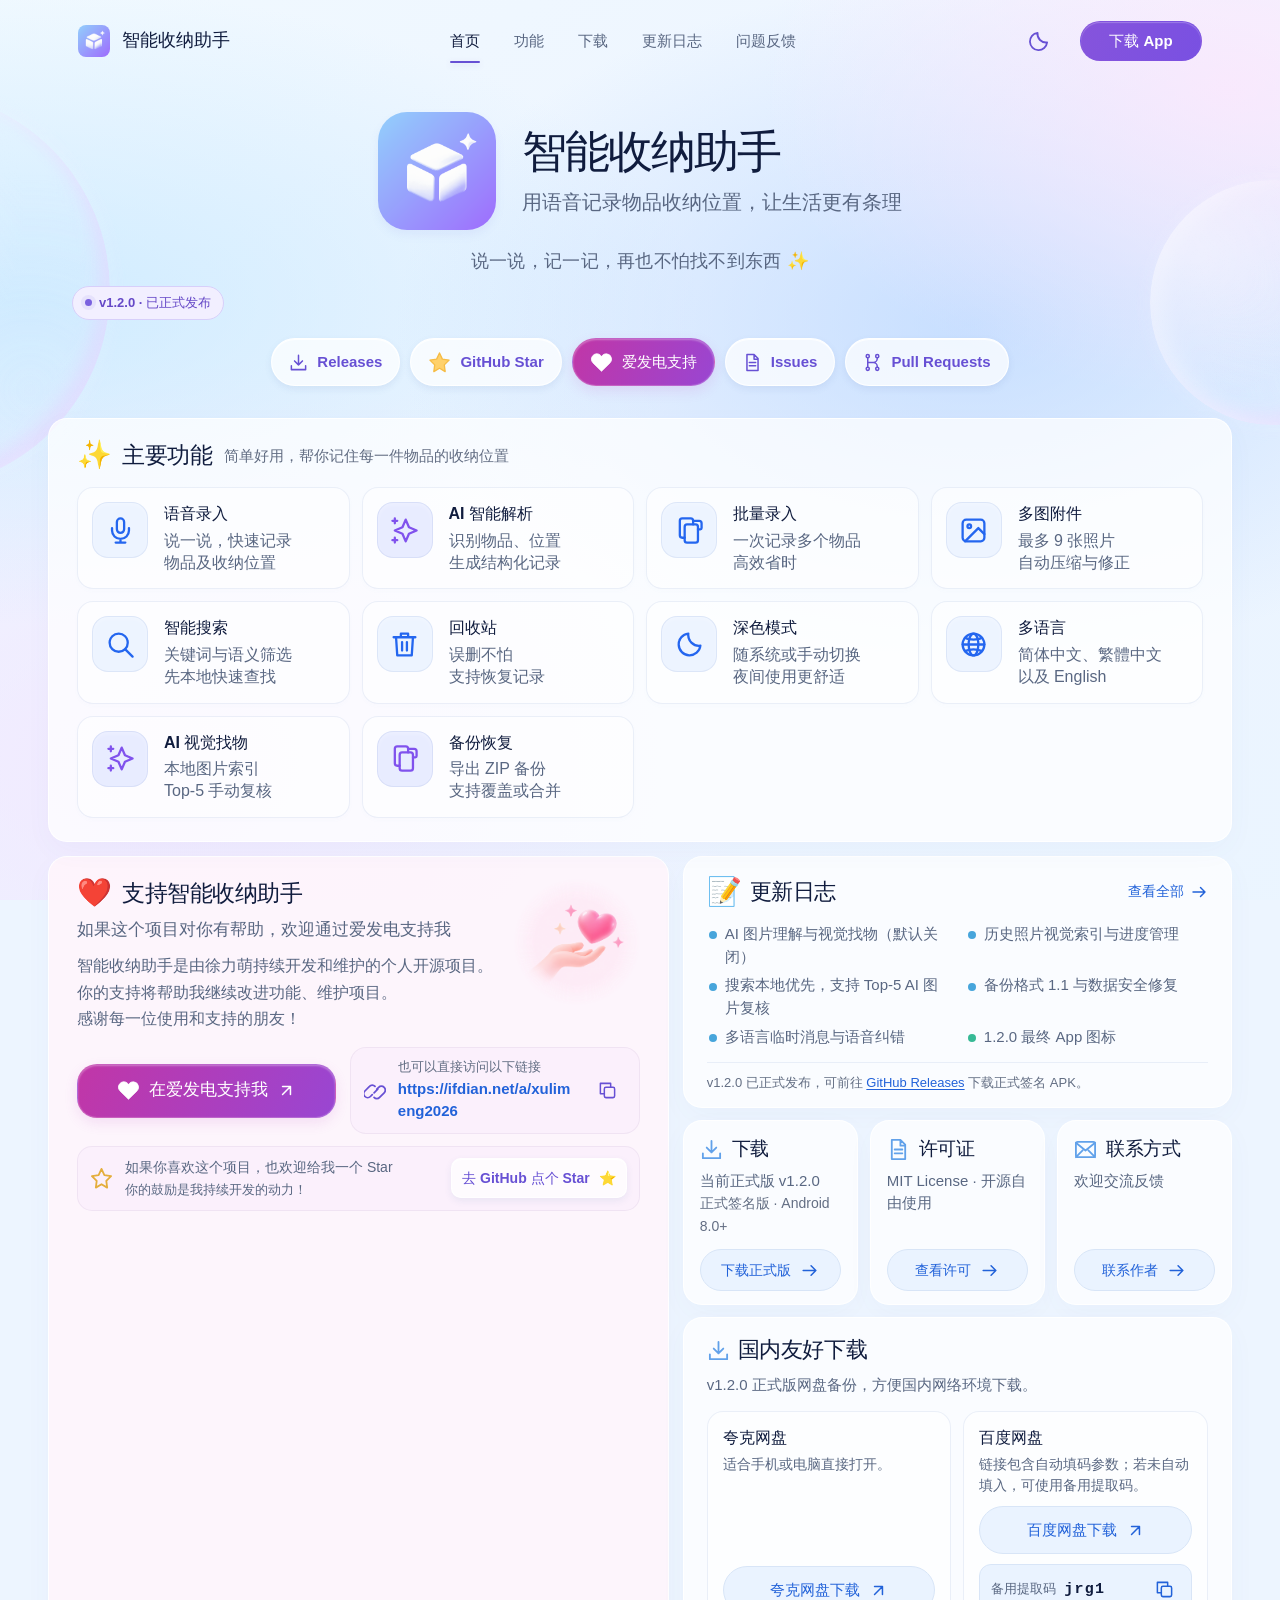
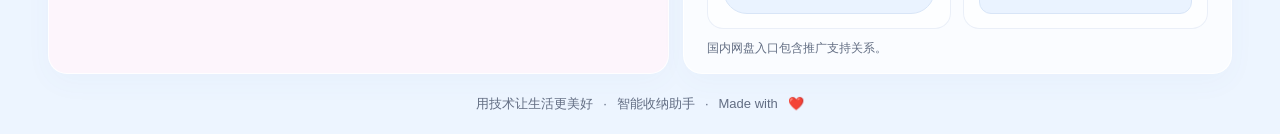
==== commit 3ab7c71e: "site: 增加智能收纳助手国内下载入口" ====
--- a/app/index.html
+++ b/app/index.html
@@ -160,6 +160,22 @@
           <section class="panel quick-card" aria-labelledby="license-title"><h2 id="license-title"><svg class="icon" aria-hidden="true"><use href="#i-file"/></svg>许可证</h2><p>MIT License · 开源自由使用</p><a class="button button-soft" href="https://github.com/xulimeng2022/SmartStorageAssistant/blob/main/LICENSE" target="_blank" rel="noopener noreferrer">查看许可<svg class="icon small" aria-hidden="true"><use href="#i-arrow"/></svg></a></section>
           <section class="panel quick-card" aria-labelledby="contact-title"><h2 id="contact-title"><svg class="icon" aria-hidden="true"><use href="#i-mail"/></svg>联系方式</h2><p>欢迎交流反馈</p><a class="button button-soft" href="https://xulimeng2026.netlify.app/" target="_blank" rel="noopener noreferrer">联系作者<svg class="icon small" aria-hidden="true"><use href="#i-arrow"/></svg></a></section>
         </div>
+        <section class="panel domestic-download-panel" id="domestic-download" aria-labelledby="domestic-download-title">
+          <div class="section-heading"><h2 id="domestic-download-title"><svg class="icon" aria-hidden="true"><use href="#i-download"/></svg>国内友好下载</h2></div>
+          <p class="download-intro">v1.2.0 正式版网盘备份，方便国内网络环境下载。</p>
+          <div class="domestic-download-grid">
+            <article class="domestic-download-card">
+              <div><h3>夸克网盘</h3><p>适合手机或电脑直接打开。</p></div>
+              <a class="button button-soft domestic-download-button" href="https://pan.quark.cn/s/3aa679b17b28" target="_blank" rel="noopener noreferrer">夸克网盘下载<svg class="icon small" aria-hidden="true"><use href="#i-external"/></svg></a>
+            </article>
+            <article class="domestic-download-card">
+              <div><h3>百度网盘</h3><p>链接包含自动填码参数；若未自动填入，可使用备用提取码。</p></div>
+              <a class="button button-soft domestic-download-button" href="https://pan.baidu.com/s/1GyYOyPlm-jLf-ZEmSAzmxA?pwd=jrg1" target="_blank" rel="noopener noreferrer">百度网盘下载<svg class="icon small" aria-hidden="true"><use href="#i-external"/></svg></a>
+              <div class="download-code-row"><span class="download-code-label">备用提取码</span><code class="download-code">jrg1</code><button class="icon-button code-copy-button" type="button" data-copy-text="jrg1" aria-label="复制百度网盘提取码" title="复制提取码"><svg class="icon small" aria-hidden="true"><use href="#i-copy"/></svg></button></div>
+            </article>
+          </div>
+          <p class="download-disclosure">国内网盘入口包含推广支持关系。</p>
+        </section>
       </div>
     </div>
   </main>
--- a/app/styles.css
+++ b/app/styles.css
@@ -387,3 +387,21 @@
   .panel, .feature-card { break-inside: avoid; background: white; box-shadow: none; border-color: #ddd; }
   .has-js .feature-grid .extra-feature { display: flex; }
 }
+/* 国内友好下载 */
+.domestic-download-panel { padding: 17px 23px 15px; }
+.domestic-download-panel .section-heading { margin-bottom: 8px; }
+.domestic-download-panel h2 { font-size: 1.35rem; gap: 8px; flex-wrap: wrap; }
+.domestic-download-panel h2 .icon { width: 23px; height: 23px; color: #61a1ea; }
+.download-intro { color: var(--muted); font-size: .9375rem; }
+.domestic-download-grid { display: grid; grid-template-columns: repeat(2, minmax(0, 1fr)); gap: 12px; margin-top: 14px; }
+.domestic-download-card { display: flex; flex-direction: column; gap: 10px; min-width: 0; padding: 14px 15px; border: 1px solid var(--card-border); border-radius: 16px; background: var(--card); }
+.domestic-download-card h3 { margin: 0 0 4px; font-size: 1rem; }
+.domestic-download-card p { color: var(--muted); font-size: .875rem; line-height: 1.5; }
+.domestic-download-button { width: 100%; min-height: 48px; margin-top: auto; justify-content: center; }
+.download-code-row { display: flex; align-items: center; gap: 8px; min-height: 48px; padding: 4px 6px 4px 11px; border: 1px solid var(--soft-border); border-radius: 12px; background: var(--soft-button); }
+.download-code-label { flex: 0 0 auto; color: var(--muted); font-size: .8125rem; }
+.download-code { color: var(--text); font-family: ui-monospace, SFMono-Regular, Consolas, monospace; font-size: .9375rem; font-weight: 700; letter-spacing: .08em; user-select: all; }
+.code-copy-button { width: 40px; height: 40px; margin-left: auto; color: var(--blue); }
+.download-disclosure { margin-top: 10px; color: var(--subtle); font-size: .75rem; }
+@media (max-width: 900px) { .domestic-download-grid { grid-template-columns: 1fr; } }
+@media (max-width: 560px) { .domestic-download-panel { padding: 15px; } .domestic-download-card { padding: 13px; } }
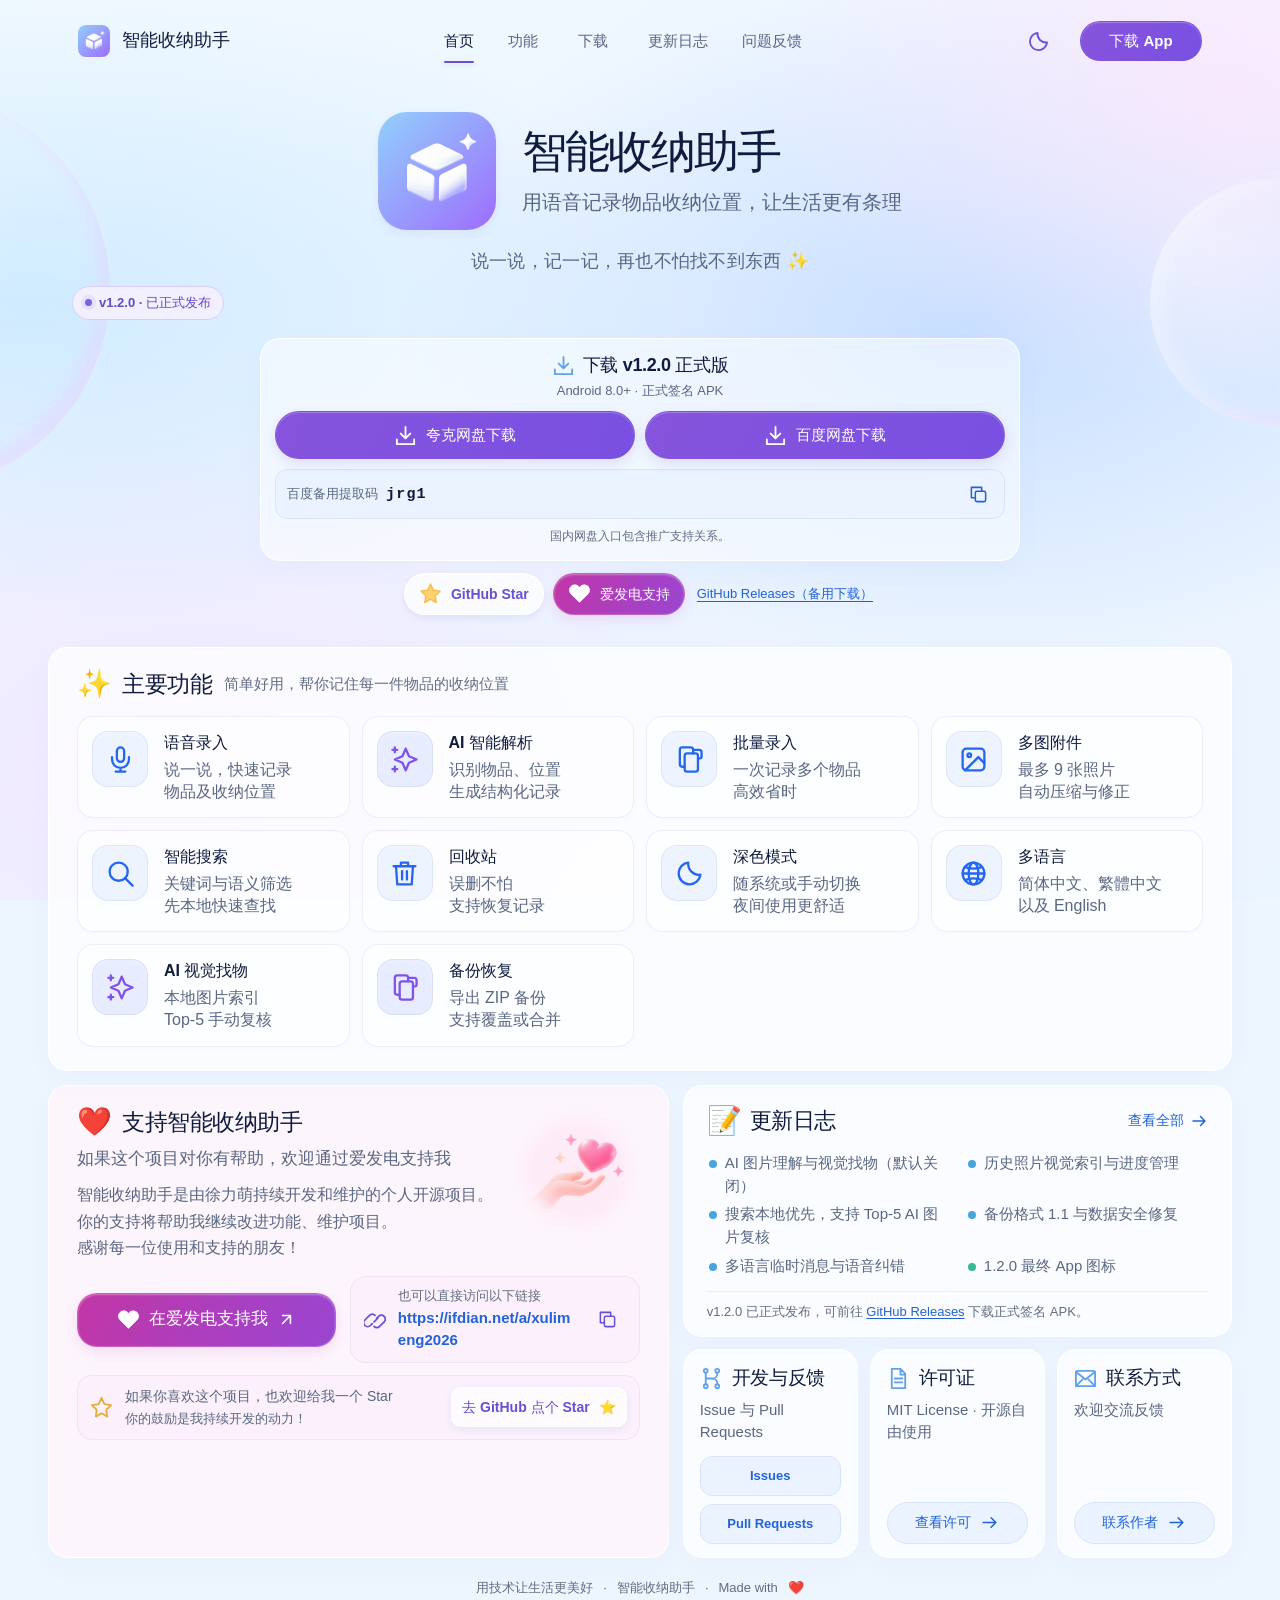
==== commit d0feffd6: "site: 优化首屏与统一下载渠道选择" ====
--- a/app/index.html
+++ b/app/index.html
@@ -66,7 +66,7 @@
     <nav class="navigation" id="navigation" aria-label="主导航">
       <a class="nav-home" href="#home" aria-current="page">首页</a>
       <a href="#features">功能</a>
-      <a href="#download">下载</a>
+      <button class="nav-download" type="button" data-open-download aria-haspopup="dialog" aria-controls="download-modal" aria-expanded="false">下载</button>
       <a href="#updates">更新日志</a>
       <a href="https://github.com/xulimeng2022/SmartStorageAssistant/issues" target="_blank" rel="noopener noreferrer">问题反馈<span class="sr-only">（在新标签页打开）</span></a>
     </nav>
@@ -79,7 +79,7 @@
         <svg class="icon menu-icon" aria-hidden="true"><use href="#i-menu"/></svg>
         <svg class="icon close-icon" aria-hidden="true"><use href="#i-close"/></svg>
       </button>
-      <a class="button button-download" href="https://github.com/xulimeng2022/SmartStorageAssistant/releases" target="_blank" rel="noopener noreferrer">下载 App<span class="sr-only">（前往 GitHub Releases）</span></a>
+      <button class="button button-download" type="button" data-open-download aria-haspopup="dialog" aria-controls="download-modal" aria-expanded="false">下载 App</button>
     </div>
   </header>
 
@@ -95,17 +95,22 @@
         </div>
         <p class="hero-tagline">说一说，记一记，再也不怕找不到东西 <span aria-hidden="true">✨</span></p>
         <p class="release-status"><span class="release-status-dot" aria-hidden="true"></span>v1.2.0 · 已正式发布</p>
-        <div class="project-actions" aria-label="项目链接">
-          <div class="primary-actions">
-            <a class="button button-glass releases-link" href="https://github.com/xulimeng2022/SmartStorageAssistant/releases" target="_blank" rel="noopener noreferrer"><svg class="icon" aria-hidden="true"><use href="#i-download"/></svg>Releases</a>
-            <a class="button button-glass" href="https://github.com/xulimeng2022/SmartStorageAssistant" target="_blank" rel="noopener noreferrer"><svg class="icon star-icon" aria-hidden="true"><use href="#i-star"/></svg>GitHub Star</a>
-            <a class="button button-support" href="https://ifdian.net/a/xulimeng2026" target="_blank" rel="noopener noreferrer"><svg class="icon heart-icon" aria-hidden="true"><use href="#i-heart"/></svg>爱发电支持</a>
+        <section class="hero-download" id="download" aria-labelledby="hero-download-title">
+          <div class="hero-download-heading">
+            <h2 id="hero-download-title"><svg class="icon" aria-hidden="true"><use href="#i-download"/></svg>下载 v1.2.0 正式版</h2>
+            <p>Android 8.0+ · 正式签名 APK</p>
           </div>
-          <div class="secondary-actions">
-            <a class="button button-glass" href="https://github.com/xulimeng2022/SmartStorageAssistant/issues" target="_blank" rel="noopener noreferrer"><svg class="icon" aria-hidden="true"><use href="#i-file"/></svg>Issues</a>
-            <a class="button button-glass" href="https://github.com/xulimeng2022/SmartStorageAssistant/pulls" target="_blank" rel="noopener noreferrer"><svg class="icon" aria-hidden="true"><use href="#i-branch"/></svg>Pull Requests</a>
-
+          <div class="hero-download-actions">
+            <a class="button download-channel-button primary" href="https://pan.quark.cn/s/3aa679b17b28" target="_blank" rel="noopener noreferrer"><svg class="icon" aria-hidden="true"><use href="#i-download"/></svg>夸克网盘下载</a>
+            <a class="button download-channel-button primary" href="https://pan.baidu.com/s/1GyYOyPlm-jLf-ZEmSAzmxA?pwd=jrg1" target="_blank" rel="noopener noreferrer"><svg class="icon" aria-hidden="true"><use href="#i-download"/></svg>百度网盘下载</a>
           </div>
+          <div class="download-code-row hero-code-row"><span class="download-code-label">百度备用提取码</span><code class="download-code">jrg1</code><button class="icon-button code-copy-button" type="button" data-copy-text="jrg1" aria-label="复制百度网盘提取码" title="复制提取码"><svg class="icon small" aria-hidden="true"><use href="#i-copy"/></svg></button></div>
+          <p class="download-disclosure">国内网盘入口包含推广支持关系。</p>
+        </section>
+        <div class="hero-compact-actions" aria-label="支持项目">
+          <a class="button button-glass" href="https://github.com/xulimeng2022/SmartStorageAssistant" target="_blank" rel="noopener noreferrer"><svg class="icon star-icon" aria-hidden="true"><use href="#i-star"/></svg>GitHub Star</a>
+          <a class="button button-support" href="https://ifdian.net/a/xulimeng2026" target="_blank" rel="noopener noreferrer"><svg class="icon heart-icon" aria-hidden="true"><use href="#i-heart"/></svg>爱发电支持</a>
+          <a class="hero-releases-link" href="https://github.com/xulimeng2022/SmartStorageAssistant/releases/tag/v1.2.0" target="_blank" rel="noopener noreferrer">GitHub Releases（备用下载）</a>
         </div>
       </div>
     </section>
@@ -156,30 +161,30 @@
           <p class="release-note">v1.2.0 已正式发布，可前往 <a href="https://github.com/xulimeng2022/SmartStorageAssistant/releases/tag/v1.2.0" target="_blank" rel="noopener noreferrer">GitHub Releases</a> 下载正式签名 APK。</p>
         </section>
         <div class="quick-links">
-          <section class="panel quick-card" id="download" aria-labelledby="download-title"><h2 id="download-title"><svg class="icon" aria-hidden="true"><use href="#i-download"/></svg>下载</h2><p>当前正式版 v1.2.0<br><span class="release-state">正式签名版 · Android 8.0+</span></p><a class="button button-soft" href="https://github.com/xulimeng2022/SmartStorageAssistant/releases/tag/v1.2.0" target="_blank" rel="noopener noreferrer">下载正式版<svg class="icon small" aria-hidden="true"><use href="#i-arrow"/></svg></a></section>
+          <section class="panel quick-card developer-card" id="developer" aria-labelledby="developer-title"><h2 id="developer-title"><svg class="icon" aria-hidden="true"><use href="#i-branch"/></svg>开发与反馈</h2><p>Issue 与 Pull Requests</p><div class="developer-links"><a class="developer-link" href="https://github.com/xulimeng2022/SmartStorageAssistant/issues" target="_blank" rel="noopener noreferrer">Issues</a><a class="developer-link" href="https://github.com/xulimeng2022/SmartStorageAssistant/pulls" target="_blank" rel="noopener noreferrer">Pull Requests</a></div></section>
           <section class="panel quick-card" aria-labelledby="license-title"><h2 id="license-title"><svg class="icon" aria-hidden="true"><use href="#i-file"/></svg>许可证</h2><p>MIT License · 开源自由使用</p><a class="button button-soft" href="https://github.com/xulimeng2022/SmartStorageAssistant/blob/main/LICENSE" target="_blank" rel="noopener noreferrer">查看许可<svg class="icon small" aria-hidden="true"><use href="#i-arrow"/></svg></a></section>
           <section class="panel quick-card" aria-labelledby="contact-title"><h2 id="contact-title"><svg class="icon" aria-hidden="true"><use href="#i-mail"/></svg>联系方式</h2><p>欢迎交流反馈</p><a class="button button-soft" href="https://xulimeng2026.netlify.app/" target="_blank" rel="noopener noreferrer">联系作者<svg class="icon small" aria-hidden="true"><use href="#i-arrow"/></svg></a></section>
         </div>
-        <section class="panel domestic-download-panel" id="domestic-download" aria-labelledby="domestic-download-title">
-          <div class="section-heading"><h2 id="domestic-download-title"><svg class="icon" aria-hidden="true"><use href="#i-download"/></svg>国内友好下载</h2></div>
-          <p class="download-intro">v1.2.0 正式版网盘备份，方便国内网络环境下载。</p>
-          <div class="domestic-download-grid">
-            <article class="domestic-download-card">
-              <div><h3>夸克网盘</h3><p>适合手机或电脑直接打开。</p></div>
-              <a class="button button-soft domestic-download-button" href="https://pan.quark.cn/s/3aa679b17b28" target="_blank" rel="noopener noreferrer">夸克网盘下载<svg class="icon small" aria-hidden="true"><use href="#i-external"/></svg></a>
-            </article>
-            <article class="domestic-download-card">
-              <div><h3>百度网盘</h3><p>链接包含自动填码参数；若未自动填入，可使用备用提取码。</p></div>
-              <a class="button button-soft domestic-download-button" href="https://pan.baidu.com/s/1GyYOyPlm-jLf-ZEmSAzmxA?pwd=jrg1" target="_blank" rel="noopener noreferrer">百度网盘下载<svg class="icon small" aria-hidden="true"><use href="#i-external"/></svg></a>
-              <div class="download-code-row"><span class="download-code-label">备用提取码</span><code class="download-code">jrg1</code><button class="icon-button code-copy-button" type="button" data-copy-text="jrg1" aria-label="复制百度网盘提取码" title="复制提取码"><svg class="icon small" aria-hidden="true"><use href="#i-copy"/></svg></button></div>
-            </article>
-          </div>
-          <p class="download-disclosure">国内网盘入口包含推广支持关系。</p>
-        </section>
       </div>
     </div>
   </main>
   <footer class="site-footer page-width">用技术让生活更美好 <span aria-hidden="true">·</span> 智能收纳助手 <span aria-hidden="true">·</span> Made with <span aria-hidden="true">❤️</span><span class="sr-only">用心制作</span></footer>
+  <div class="download-modal" id="download-modal" hidden>
+    <div class="download-modal-backdrop" data-close-download aria-hidden="true"></div>
+    <section class="download-dialog" id="download-dialog" role="dialog" aria-modal="true" aria-labelledby="download-dialog-title" tabindex="-1">
+      <button class="icon-button download-dialog-close" type="button" data-close-download aria-label="关闭下载渠道选择" title="关闭"><svg class="icon" aria-hidden="true"><use href="#i-close"/></svg></button>
+      <span class="download-dialog-version">v1.2.0 正式版</span>
+      <h2 id="download-dialog-title">选择下载渠道</h2>
+      <p class="download-dialog-intro">夸克与百度优先；GitHub Releases 作为备用渠道。</p>
+      <div class="download-channel-list">
+        <a class="download-channel primary" href="https://pan.quark.cn/s/3aa679b17b28" target="_blank" rel="noopener noreferrer"><span class="download-channel-icon"><svg class="icon" aria-hidden="true"><use href="#i-download"/></svg></span><span class="download-channel-copy"><strong>夸克网盘下载</strong><small>国内网络优先</small></span><svg class="icon download-channel-arrow" aria-hidden="true"><use href="#i-external"/></svg></a>
+        <a class="download-channel primary" href="https://pan.baidu.com/s/1GyYOyPlm-jLf-ZEmSAzmxA?pwd=jrg1" target="_blank" rel="noopener noreferrer"><span class="download-channel-icon"><svg class="icon" aria-hidden="true"><use href="#i-download"/></svg></span><span class="download-channel-copy"><strong>百度网盘下载</strong><small>链接包含自动填码参数</small></span><svg class="icon download-channel-arrow" aria-hidden="true"><use href="#i-external"/></svg></a>
+        <a class="download-channel secondary" href="https://github.com/xulimeng2022/SmartStorageAssistant/releases/tag/v1.2.0" target="_blank" rel="noopener noreferrer"><span class="download-channel-icon"><svg class="icon" aria-hidden="true"><use href="#i-github"/></svg></span><span class="download-channel-copy"><strong>GitHub Releases</strong><small>备用下载渠道</small></span><svg class="icon download-channel-arrow" aria-hidden="true"><use href="#i-external"/></svg></a>
+      </div>
+      <div class="download-code-row dialog-code-row"><span class="download-code-label">百度备用提取码</span><code class="download-code">jrg1</code><button class="icon-button code-copy-button" type="button" data-copy-text="jrg1" aria-label="复制百度网盘提取码" title="复制提取码"><svg class="icon small" aria-hidden="true"><use href="#i-copy"/></svg></button></div>
+      <p class="download-dialog-note">国内网盘入口包含推广支持关系。登录、客户端要求以网盘页面为准。</p>
+    </section>
+  </div>
   <div class="toast" id="toast" role="status" aria-live="polite" aria-atomic="true"></div>
 </body>
 </html>
--- a/app/styles.css
+++ b/app/styles.css
@@ -100,8 +100,8 @@
 .brand { display: flex; align-items: center; gap: 12px; font-size: 1.125rem; font-weight: 750; white-space: nowrap; }
 .brand img { width: 32px; height: 32px; border-radius: 8px; }
 .navigation { display: flex; flex-wrap: wrap; align-items: center; justify-content: center; gap: 34px; }
-.navigation a { position: relative; padding-block: 18px; color: var(--muted); font-size: .9375rem; font-weight: 600; white-space: nowrap; }
-.navigation a:hover, .navigation a[aria-current] { color: var(--text); }
+.navigation a, .navigation button { position: relative; padding-block: 18px; color: var(--muted); background: transparent; font-size: .9375rem; font-weight: 600; white-space: nowrap; }
+.navigation a:hover, .navigation button:hover, .navigation a[aria-current] { color: var(--text); }
 .navigation a[aria-current]::after { content: ""; position: absolute; height: 2px; bottom: 8px; left: 0; right: 0; border-radius: 2px; background: var(--purple); box-shadow: 0 2px 6px #735abc30; }
 .header-actions { display: flex; align-items: center; gap: 20px; }
 .icon-button { display: inline-flex; align-items: center; justify-content: center; width: 44px; height: 44px; flex: 0 0 auto; border-radius: 50%; background: transparent; color: var(--purple); }
@@ -140,9 +140,51 @@
 [data-theme="dark"] .release-status { color: #d8ceff; background: #342b56; border-color: #584a8b; }
 [data-theme="dark"] .release-status-dot { background: #a48dff; box-shadow: 0 0 0 4px #a48dff20; }
 .release-state { color: var(--subtle); font-size: .875rem; }
-.project-actions, .primary-actions, .secondary-actions { display: flex; flex-wrap: wrap; justify-content: center; gap: 10px; }
-.project-actions { width: 100%; }
-.project-actions .button { padding-inline: 17px; }
+.hero-download { width: min(100%, 760px); margin: 0 auto; padding: 14px; border: 1px solid var(--panel-border); border-radius: 20px; background: var(--card); box-shadow: var(--shadow); }
+.hero-download-heading { margin-bottom: 10px; text-align: center; }
+.hero-download-heading h2 { justify-content: center; gap: 8px; font-size: 1.125rem; }
+.hero-download-heading h2 .icon { color: #61a1ea; }
+.hero-download-heading p { margin-top: 3px; color: var(--muted); font-size: .8125rem; }
+.hero-download-actions { display: grid; grid-template-columns: repeat(2, minmax(0, 1fr)); gap: 10px; }
+.download-channel-button { min-height: 48px; padding-inline: 14px; color: #fff; border-color: transparent; background: linear-gradient(115deg, #8654dc, #7950e2); box-shadow: inset 0 1px 1px #ffffff40, 0 5px 13px #725fc028; }
+.download-channel-button:hover { box-shadow: inset 0 1px 1px #ffffff40, 0 8px 18px #725fc038; }
+.hero-compact-actions { display: flex; flex-wrap: wrap; align-items: center; justify-content: center; gap: 9px; margin-top: 12px; }
+.hero-compact-actions .button { min-height: 42px; padding: 8px 14px; font-size: .875rem; }
+.hero-releases-link { padding: 9px 3px; color: var(--blue); font-size: .8125rem; text-decoration: underline; text-underline-offset: 3px; }
+.download-code-row { display: flex; align-items: center; gap: 8px; min-height: 48px; padding: 4px 6px 4px 11px; border: 1px solid var(--soft-border); border-radius: 12px; background: var(--soft-button); }
+.hero-code-row { margin-top: 10px; }
+.download-code-label { flex: 0 0 auto; color: var(--muted); font-size: .8125rem; }
+.download-code { color: var(--text); font-family: ui-monospace, SFMono-Regular, Consolas, monospace; font-size: .9375rem; font-weight: 700; letter-spacing: .08em; user-select: all; }
+.code-copy-button { width: 40px; height: 40px; margin-left: auto; color: var(--blue); }
+.download-disclosure { margin-top: 8px; color: var(--subtle); font-size: .75rem; text-align: center; }
+.developer-links { display: flex; flex-wrap: wrap; gap: 8px; margin-top: auto; }
+.developer-link { display: inline-flex; align-items: center; justify-content: center; min-height: 40px; flex: 1 1 110px; padding: 8px 12px; border: 1px solid var(--soft-border); border-radius: 12px; color: var(--blue); background: var(--soft-button); font-size: .8125rem; font-weight: 650; }
+.developer-link:hover { transform: translateY(-1px); box-shadow: var(--button-shadow); }
+body.has-download-open { overflow: hidden; }
+.download-modal { position: fixed; inset: 0; z-index: 40; display: flex; align-items: center; justify-content: center; padding: 20px; opacity: 0; transition: opacity .2s ease; }
+.download-modal[hidden] { display: none; }
+.download-modal.is-open { opacity: 1; }
+.download-modal-backdrop { position: absolute; inset: 0; background: rgba(15, 20, 40, .42); backdrop-filter: blur(5px); }
+.download-dialog { position: relative; z-index: 1; width: min(560px, 100%); max-height: calc(100vh - 40px); overflow: auto; padding: 28px 28px 24px; border: 1px solid var(--panel-border); border-radius: 24px; background: var(--header-menu); box-shadow: 0 24px 70px rgba(25, 25, 52, .24); transform: translateY(14px) scale(.98); transition: transform .2s ease; }
+.download-modal.is-open .download-dialog { transform: none; }
+.download-dialog-close { position: absolute; top: 14px; right: 14px; }
+.download-dialog-version { display: inline-flex; align-items: center; min-height: 28px; padding: 4px 10px; border-radius: 999px; color: #6548c7; background: #f2efff; font-size: .75rem; font-weight: 700; }
+[data-theme="dark"] .download-dialog-version { color: #d8ceff; background: #342b56; }
+.download-dialog h2 { display: block; margin-top: 12px; font-size: 1.4rem; }
+.download-dialog-intro { margin-top: 5px; color: var(--muted); font-size: .9rem; }
+.download-channel-list { display: grid; gap: 10px; margin-top: 18px; }
+.download-channel { display: flex; align-items: center; gap: 12px; min-height: 66px; padding: 12px 14px; border: 1px solid var(--soft-border); border-radius: 16px; color: var(--text); background: var(--soft-button); }
+.download-channel:hover { transform: translateY(-1px); box-shadow: 0 8px 20px #5d5c8d1f; }
+.download-channel.primary { color: #fff; border-color: transparent; background: linear-gradient(115deg, #8654dc, #7950e2); }
+.download-channel.secondary { background: var(--panel); }
+.download-channel-icon { display: inline-flex; align-items: center; justify-content: center; width: 38px; height: 38px; flex: 0 0 auto; border-radius: 12px; color: inherit; background: rgba(255, 255, 255, .18); }
+.download-channel.secondary .download-channel-icon { background: var(--icon-bg); color: var(--purple); }
+.download-channel-copy { display: flex; flex: 1; min-width: 0; flex-direction: column; gap: 2px; }
+.download-channel-copy strong { font-size: .9375rem; }
+.download-channel-copy small { color: inherit; font-size: .75rem; opacity: .75; }
+.download-channel-arrow { flex: 0 0 auto; opacity: .8; }
+.dialog-code-row { margin-top: 12px; }
+.download-dialog-note { margin-top: 12px; color: var(--subtle); font-size: .75rem; }
 
 /* Features */
 .panel { position: relative; border: 1px solid var(--panel-border); border-radius: var(--radius); background: var(--panel); box-shadow: var(--shadow); }
@@ -207,7 +249,7 @@
 .quick-card p { flex: 1; margin-top: 7px; margin-bottom: 12px; color: var(--muted); font-size: .9375rem; line-height: 1.5; }
 .quick-card .button { font-size: .875rem; }
 .site-footer { display: flex; align-items: center; justify-content: center; flex-wrap: wrap; gap: 10px; padding-block: 20px; color: var(--subtle); font-size: .8125rem; }
-.toast { position: fixed; bottom: 24px; left: 50%; z-index: 20; max-width: calc(100% - 32px); width: max-content; padding: 12px 20px; border-radius: 16px; color: var(--text); background: var(--header-menu); border: 1px solid var(--card-border); box-shadow: 0 8px 35px #3b326129; pointer-events: none; opacity: 0; transform: translate(-50%, 12px); transition: opacity .2s, transform .2s; }
+.toast { position: fixed; bottom: 24px; left: 50%; z-index: 60; max-width: calc(100% - 32px); width: max-content; padding: 12px 20px; border-radius: 16px; color: var(--text); background: var(--header-menu); border: 1px solid var(--card-border); box-shadow: 0 8px 35px #3b326129; pointer-events: none; opacity: 0; transform: translate(-50%, 12px); transition: opacity .2s, transform .2s; }
 .toast.is-visible { opacity: 1; transform: translate(-50%, 0); }
 
 /* Tablet and compact desktop. The hero remains centered and content-sized. */
@@ -220,7 +262,7 @@
   .app-icon { width: 100px; height: 100px; border-radius: 25px; }
   .hero-heading { gap: 20px; }
   .hero-tagline { margin-top: 16px; }
-  .project-actions { max-width: 100%; row-gap: 10px; }
+  .hero-compact-actions { max-width: 100%; row-gap: 8px; }
   .features-panel, .support-panel { padding-inline: 20px; }
   .feature-card { gap: 10px; padding: 12px; }
   .feature-icon { width: 46px; height: 46px; flex-basis: 46px; border-radius: 13px; }
@@ -250,7 +292,7 @@
   .app-icon { width: 85px; height: 85px; border-radius: 22px; }
   .hero-description { font-size: 1.0625rem; }
   .hero-tagline { font-size: 1rem; }
-  .project-actions .button { font-size: .875rem; padding-inline: 13px; }
+  .hero-compact-actions .button { font-size: .8125rem; padding-inline: 11px; }
   .feature-grid { grid-template-columns: repeat(2, minmax(0, 1fr)); }
   .feature-card { gap: 16px; padding: 14px; }
   .lower-grid { grid-template-columns: 1fr; }
@@ -277,7 +319,7 @@
   .has-js .menu-toggle { display: inline-flex; width: 34px; height: 44px; }
   .text-button { min-height: 44px; }
   .navigation { width: 100%; order: 3; gap: 15px; flex-wrap: wrap; justify-content: flex-start; padding-bottom: 10px; }
-  .navigation a { padding-block: 8px; }
+  .navigation a, .navigation button { padding-block: 8px; }
   .has-js .navigation { display: none; position: absolute; top: calc(100% - 2px); left: 0; width: 100%; padding: 12px 20px; background: var(--header-menu); border: 1px solid var(--panel-border); border-radius: 17px; box-shadow: 0 12px 35px #4f56942b; }
   .has-js .navigation.is-open { display: flex; }
   .navigation a[aria-current]::after { bottom: 0; }
@@ -290,14 +332,28 @@
   h1 { font-size: clamp(1.55rem, 6.75vw, 2.25rem); line-height: 1.25; letter-spacing: -.04em; }
   .hero-description { margin-top: 5px; font-size: clamp(1rem, 3.7vw, 1.3125rem); line-height: 1.4; }
   .mobile-break { display: initial; }
-  .hero-tagline { font-size: 1rem; line-height: 1.6; margin: 16px 0 17px; letter-spacing: 0; text-align: left; }
-  .project-actions { display: flex; flex-direction: column; width: 100%; max-width: none; gap: 10px; }
-  .primary-actions, .secondary-actions { gap: 9px; width: 100%; }
-  .project-actions .button { min-height: 44px; padding: 10px 14px; font-size: .9375rem; gap: 7px; }
-  .primary-actions .button { flex: 1 1 135px; }
-  .primary-actions .releases-link { display: none; }
-  .secondary-actions .button { flex: 1 1 auto; padding-inline: 12px; }
-  .secondary-actions .icon { width: 18px; height: 18px; }
+  .hero-tagline { font-size: .9375rem; line-height: 1.5; margin: 10px 0 8px; letter-spacing: 0; text-align: left; }
+  .release-status { margin-bottom: 10px; }
+  .hero-download { padding: 12px 10px; border-radius: 18px; }
+  .hero-download-heading { margin-bottom: 8px; }
+  .hero-download-heading h2 { font-size: 1rem; }
+  .hero-download-actions { gap: 8px; }
+  .download-channel-button { min-height: 48px; padding-inline: 8px; font-size: .875rem; gap: 6px; }
+  .hero-code-row { min-height: 44px; margin-top: 8px; padding: 2px 4px 2px 9px; }
+  .hero-code-row .download-code-label { font-size: .75rem; }
+  .hero-code-row .download-code { font-size: .875rem; }
+  .hero-code-row .code-copy-button { width: 38px; height: 38px; }
+  .hero-download .download-disclosure { margin-top: 6px; }
+  .hero-compact-actions { margin-top: 8px; gap: 7px; }
+  .hero-compact-actions .button { min-height: 40px; padding: 7px 10px; font-size: .8125rem; }
+  .hero-releases-link { padding: 8px 2px; font-size: .75rem; }
+  .download-modal { align-items: flex-end; padding: 0; }
+  .download-dialog { width: 100%; max-height: calc(100vh - 12px); padding: 24px 18px calc(22px + env(safe-area-inset-bottom)); border-radius: 24px 24px 0 0; transform: translateY(24px); }
+  .download-modal.is-open .download-dialog { transform: translateY(0); }
+  .download-dialog-close { top: 10px; right: 10px; }
+  .download-dialog h2 { font-size: 1.25rem; }
+  .download-channel { min-height: 62px; padding: 11px 12px; }
+  .download-channel-icon { width: 36px; height: 36px; }
   .features-panel { padding: 13px 10px 11px; }
   .section-heading { margin-bottom: 10px; gap: 7px; }
   h2 { font-size: 1.125rem; gap: 7px; }
@@ -360,8 +416,10 @@
   .hero { padding-inline: 5px; }
   .hero-heading { gap: 12px; }
   .app-icon { width: 68px; height: 68px; border-radius: 18px; }
-  .secondary-actions { gap: 7px; }
-  .project-actions .button { padding-inline: 10px; font-size: .875rem; gap: 6px; }
+  .hero-compact-actions { gap: 6px; }
+  .download-channel-button { padding-inline: 6px; font-size: .8125rem; }
+  .developer-card { display: flex; }
+  .developer-links { width: 100%; }
   .feature-card { flex-direction: column; gap: 7px; padding: 10px; }
   .feature-icon { width: 38px; height: 38px; flex-basis: 38px; }
   .feature-card p br { display: initial; }
@@ -381,27 +439,9 @@
 }
 @media print {
   body { background: white !important; color: #111; }
-  .ambient, .header-actions, .support-art, .toast, .copy-button { display: none !important; }
+  .ambient, .header-actions, .support-art, .toast, .copy-button, .download-modal { display: none !important; }
   .page-width { width: 100%; }
   .hero-copy { width: 100%; }
   .panel, .feature-card { break-inside: avoid; background: white; box-shadow: none; border-color: #ddd; }
   .has-js .feature-grid .extra-feature { display: flex; }
 }
-/* 国内友好下载 */
-.domestic-download-panel { padding: 17px 23px 15px; }
-.domestic-download-panel .section-heading { margin-bottom: 8px; }
-.domestic-download-panel h2 { font-size: 1.35rem; gap: 8px; flex-wrap: wrap; }
-.domestic-download-panel h2 .icon { width: 23px; height: 23px; color: #61a1ea; }
-.download-intro { color: var(--muted); font-size: .9375rem; }
-.domestic-download-grid { display: grid; grid-template-columns: repeat(2, minmax(0, 1fr)); gap: 12px; margin-top: 14px; }
-.domestic-download-card { display: flex; flex-direction: column; gap: 10px; min-width: 0; padding: 14px 15px; border: 1px solid var(--card-border); border-radius: 16px; background: var(--card); }
-.domestic-download-card h3 { margin: 0 0 4px; font-size: 1rem; }
-.domestic-download-card p { color: var(--muted); font-size: .875rem; line-height: 1.5; }
-.domestic-download-button { width: 100%; min-height: 48px; margin-top: auto; justify-content: center; }
-.download-code-row { display: flex; align-items: center; gap: 8px; min-height: 48px; padding: 4px 6px 4px 11px; border: 1px solid var(--soft-border); border-radius: 12px; background: var(--soft-button); }
-.download-code-label { flex: 0 0 auto; color: var(--muted); font-size: .8125rem; }
-.download-code { color: var(--text); font-family: ui-monospace, SFMono-Regular, Consolas, monospace; font-size: .9375rem; font-weight: 700; letter-spacing: .08em; user-select: all; }
-.code-copy-button { width: 40px; height: 40px; margin-left: auto; color: var(--blue); }
-.download-disclosure { margin-top: 10px; color: var(--subtle); font-size: .75rem; }
-@media (max-width: 900px) { .domestic-download-grid { grid-template-columns: 1fr; } }
-@media (max-width: 560px) { .domestic-download-panel { padding: 15px; } .domestic-download-card { padding: 13px; } }
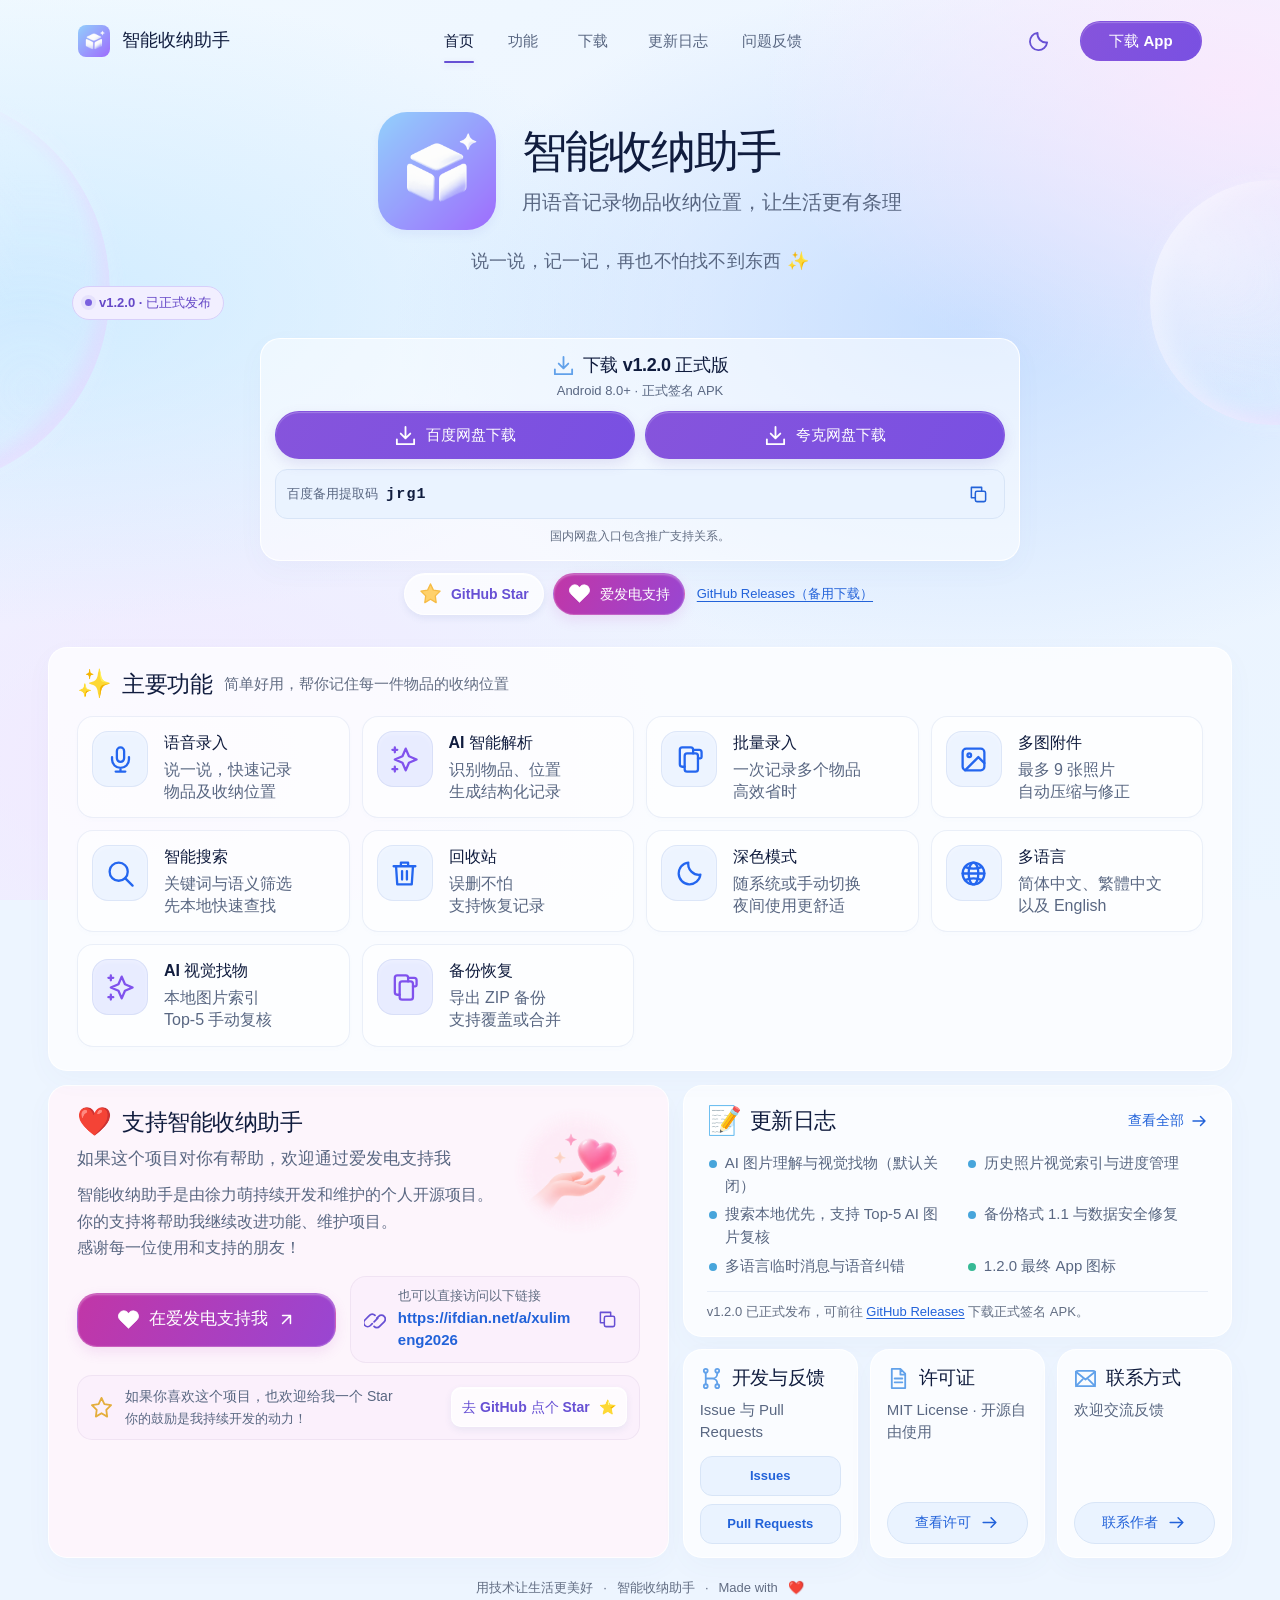
==== commit 27975c82: "site: 调整国内下载渠道顺序与说明" ====
--- a/app/index.html
+++ b/app/index.html
@@ -101,8 +101,8 @@
             <p>Android 8.0+ · 正式签名 APK</p>
           </div>
           <div class="hero-download-actions">
+            <a class="button download-channel-button primary" href="https://pan.baidu.com/s/1GyYOyPlm-jLf-ZEmSAzmxA?pwd=jrg1" target="_blank" rel="noopener noreferrer"><svg class="icon" aria-hidden="true"><use href="#i-download"/></svg>百度网盘下载</a>
             <a class="button download-channel-button primary" href="https://pan.quark.cn/s/3aa679b17b28" target="_blank" rel="noopener noreferrer"><svg class="icon" aria-hidden="true"><use href="#i-download"/></svg>夸克网盘下载</a>
-            <a class="button download-channel-button primary" href="https://pan.baidu.com/s/1GyYOyPlm-jLf-ZEmSAzmxA?pwd=jrg1" target="_blank" rel="noopener noreferrer"><svg class="icon" aria-hidden="true"><use href="#i-download"/></svg>百度网盘下载</a>
           </div>
           <div class="download-code-row hero-code-row"><span class="download-code-label">百度备用提取码</span><code class="download-code">jrg1</code><button class="icon-button code-copy-button" type="button" data-copy-text="jrg1" aria-label="复制百度网盘提取码" title="复制提取码"><svg class="icon small" aria-hidden="true"><use href="#i-copy"/></svg></button></div>
           <p class="download-disclosure">国内网盘入口包含推广支持关系。</p>
@@ -175,10 +175,10 @@
       <button class="icon-button download-dialog-close" type="button" data-close-download aria-label="关闭下载渠道选择" title="关闭"><svg class="icon" aria-hidden="true"><use href="#i-close"/></svg></button>
       <span class="download-dialog-version">v1.2.0 正式版</span>
       <h2 id="download-dialog-title">选择下载渠道</h2>
-      <p class="download-dialog-intro">夸克与百度优先；GitHub Releases 作为备用渠道。</p>
+      <p class="download-dialog-intro">百度与夸克优先；GitHub Releases 作为备用渠道。</p>
       <div class="download-channel-list">
+        <a class="download-channel primary" href="https://pan.baidu.com/s/1GyYOyPlm-jLf-ZEmSAzmxA?pwd=jrg1" target="_blank" rel="noopener noreferrer"><span class="download-channel-icon"><svg class="icon" aria-hidden="true"><use href="#i-download"/></svg></span><span class="download-channel-copy"><strong>百度网盘下载</strong><small>国内网络优先</small></span><svg class="icon download-channel-arrow" aria-hidden="true"><use href="#i-external"/></svg></a>
         <a class="download-channel primary" href="https://pan.quark.cn/s/3aa679b17b28" target="_blank" rel="noopener noreferrer"><span class="download-channel-icon"><svg class="icon" aria-hidden="true"><use href="#i-download"/></svg></span><span class="download-channel-copy"><strong>夸克网盘下载</strong><small>国内网络优先</small></span><svg class="icon download-channel-arrow" aria-hidden="true"><use href="#i-external"/></svg></a>
-        <a class="download-channel primary" href="https://pan.baidu.com/s/1GyYOyPlm-jLf-ZEmSAzmxA?pwd=jrg1" target="_blank" rel="noopener noreferrer"><span class="download-channel-icon"><svg class="icon" aria-hidden="true"><use href="#i-download"/></svg></span><span class="download-channel-copy"><strong>百度网盘下载</strong><small>链接包含自动填码参数</small></span><svg class="icon download-channel-arrow" aria-hidden="true"><use href="#i-external"/></svg></a>
         <a class="download-channel secondary" href="https://github.com/xulimeng2022/SmartStorageAssistant/releases/tag/v1.2.0" target="_blank" rel="noopener noreferrer"><span class="download-channel-icon"><svg class="icon" aria-hidden="true"><use href="#i-github"/></svg></span><span class="download-channel-copy"><strong>GitHub Releases</strong><small>备用下载渠道</small></span><svg class="icon download-channel-arrow" aria-hidden="true"><use href="#i-external"/></svg></a>
       </div>
       <div class="download-code-row dialog-code-row"><span class="download-code-label">百度备用提取码</span><code class="download-code">jrg1</code><button class="icon-button code-copy-button" type="button" data-copy-text="jrg1" aria-label="复制百度网盘提取码" title="复制提取码"><svg class="icon small" aria-hidden="true"><use href="#i-copy"/></svg></button></div>
